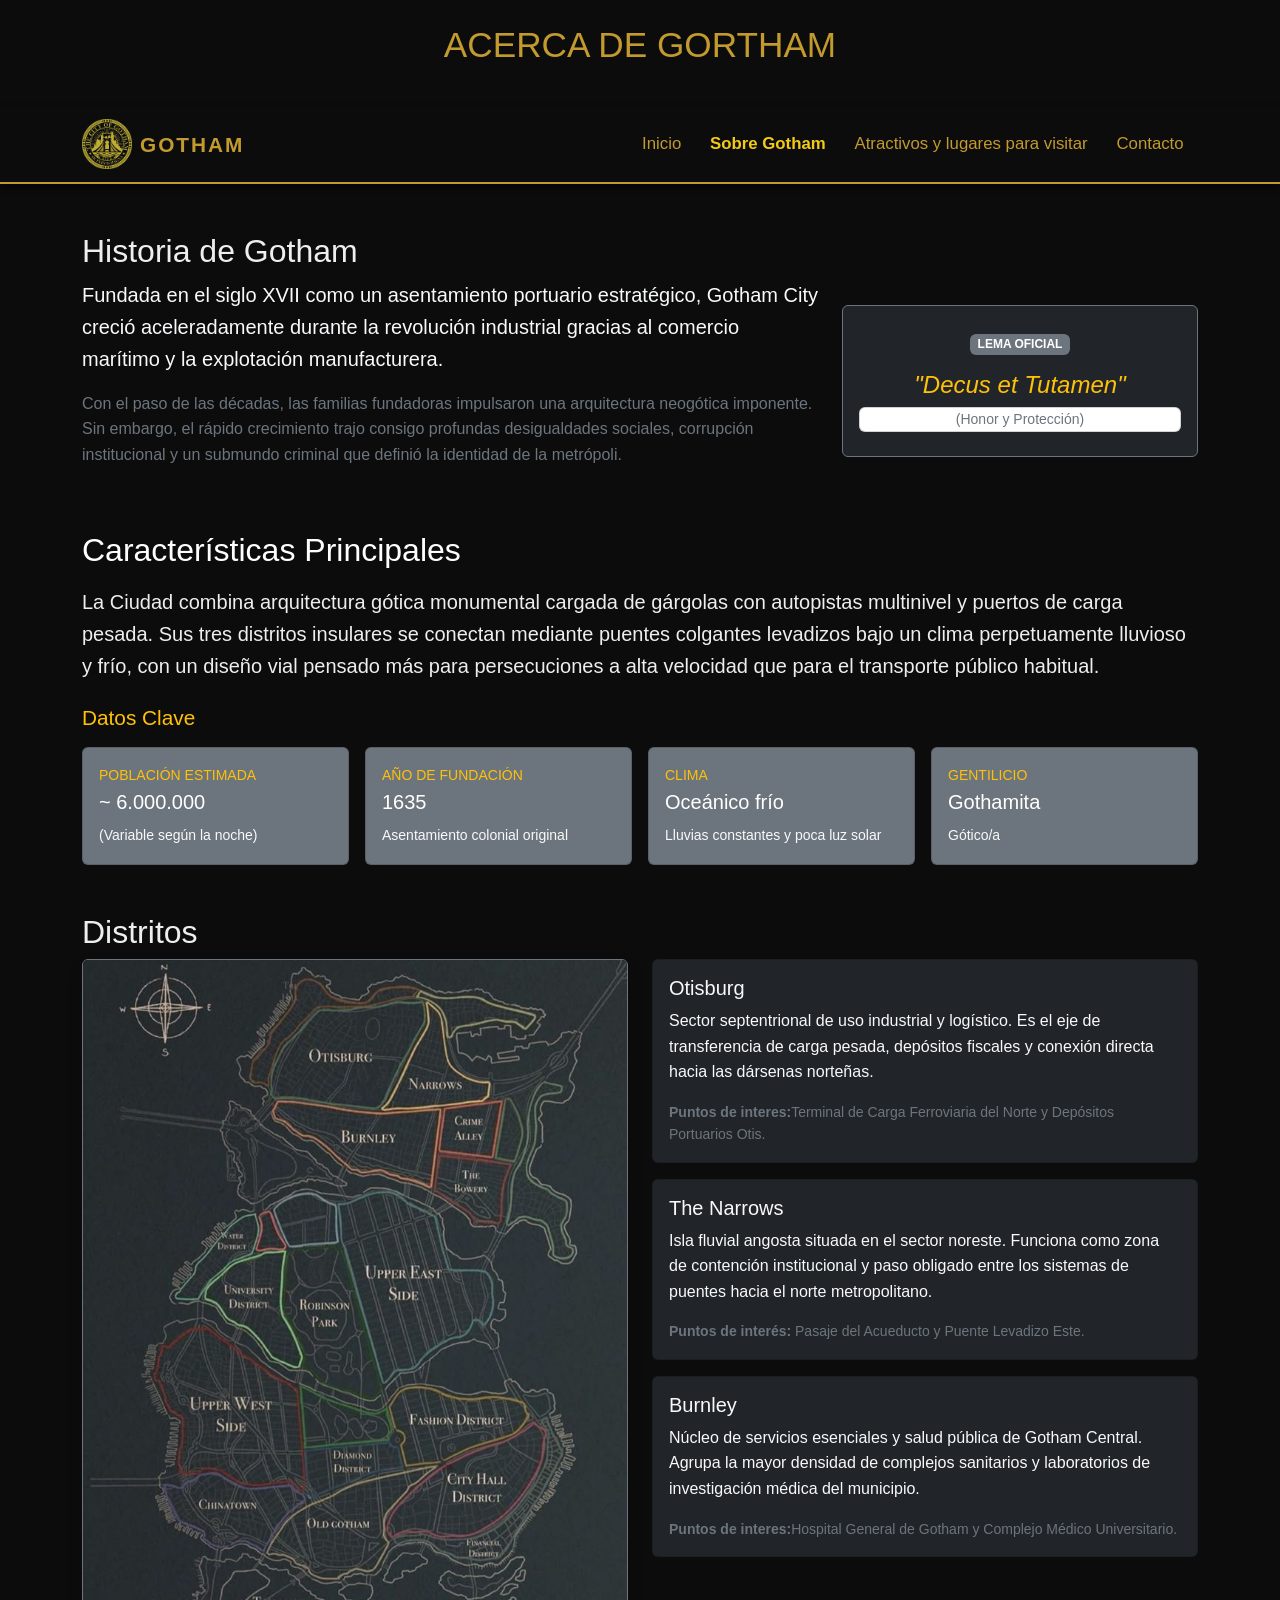
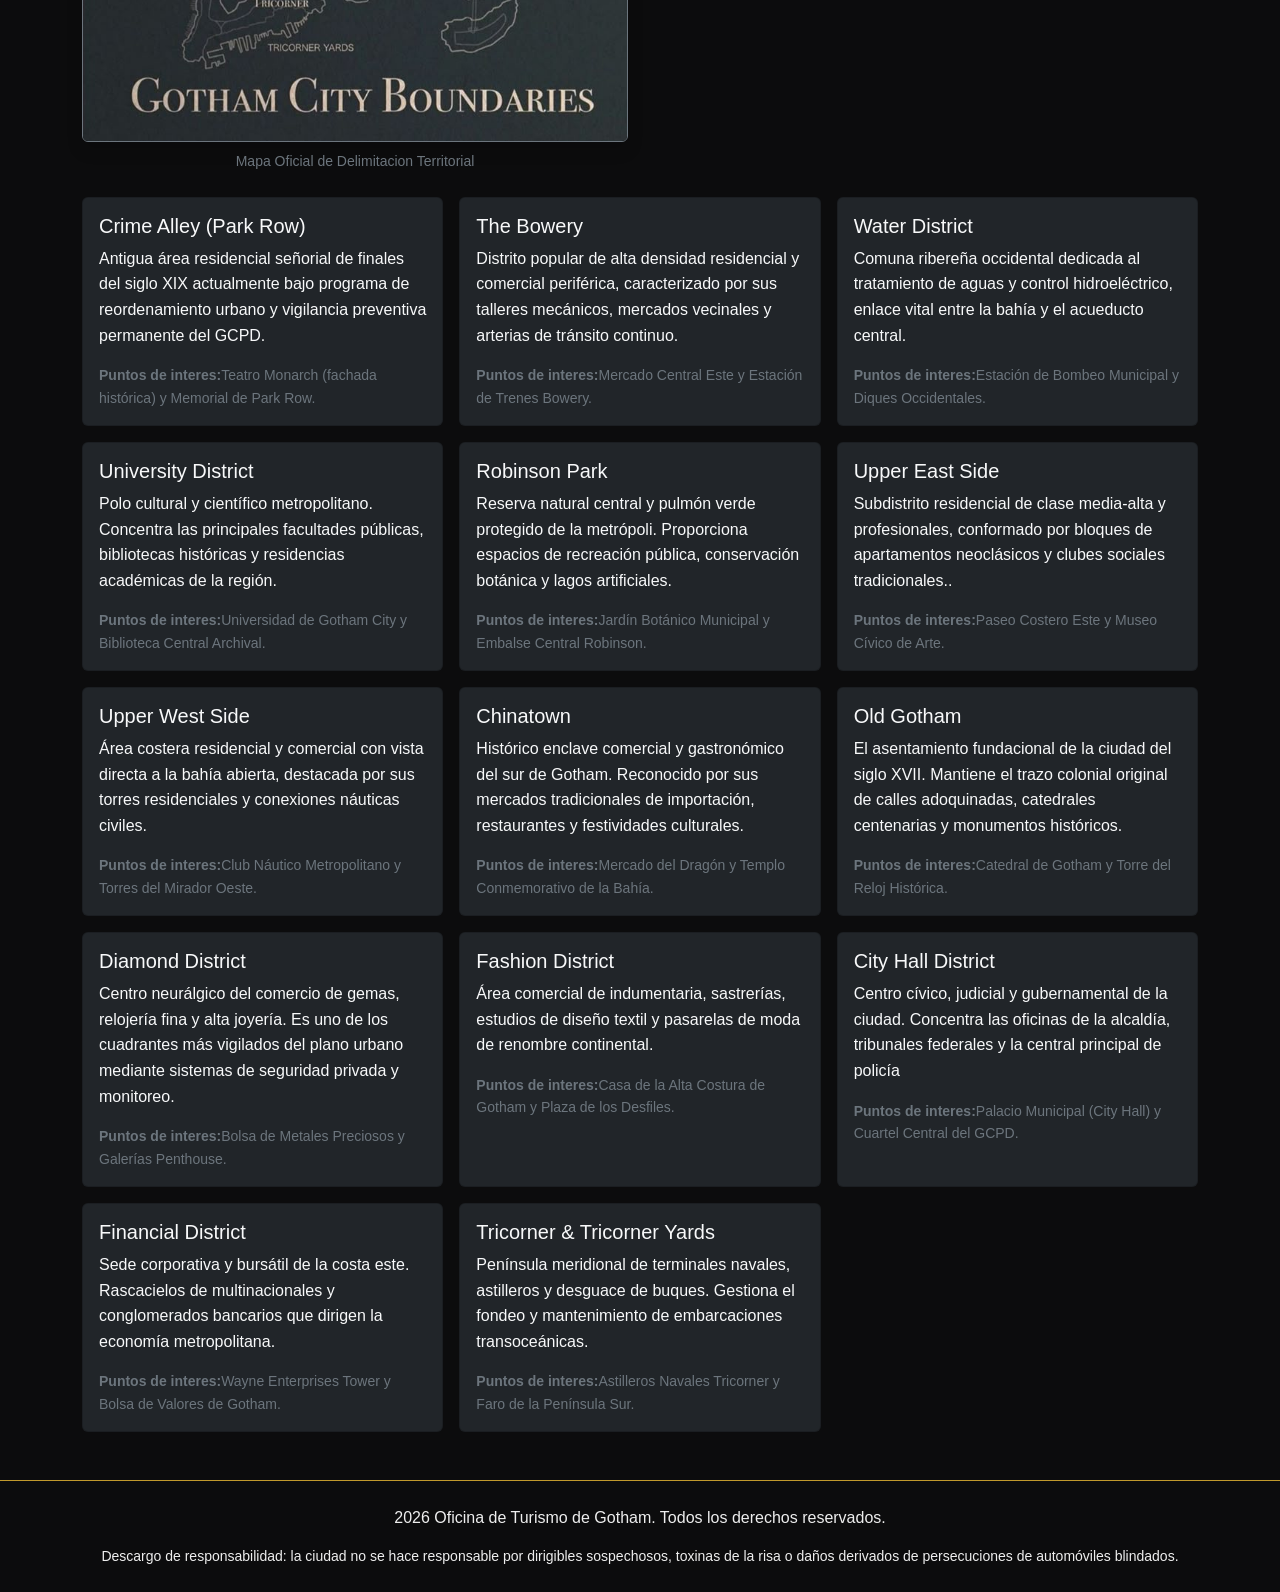
==== ciudad.html @ 08332433 "feat:Agregue buscador en la seccion de lugares que filtra en base a lugares y agregue el archivo mai" ====
<!DOCTYPE html>
<html lang="es">
<head>
    <meta charset="UTF-8">
    <meta name="viewport" content="width=device-width, initial-scale=1.0">

    <title>Gotham - Historia y Caracteristicas</title>

    <link href="https://cdn.jsdelivr.net/npm/bootstrap@5.3.8/dist/css/bootstrap.min.css" rel="stylesheet">
    <link rel="stylesheet" href="CSS/estilos.css">

</head>

<body>
    <header class="encabezado">
        <div class="container py-4">
            <h1 class="titulo-principal">Acerca de Gortham</h1>
        </div> 
    </header>
    
    <nav class="navbar navbar-expand-lg  navbar-dark navegacion "
            aria-label="Navegación principal">

        <div class="container">

            <a class="navbar-brand d-flex align-items-center gap-2 " href="Index.html">
                <img src="img/lugares/logo.png"
                        alt="Logo de Gotham"
                        width="50"
                        height="50">
                <span class="nombre-sitio">GOTHAM</span>
            </a>

            <button class="navbar-toggler"
                    type="button"
                    data-bs-toggle="collapse"
                    data-bs-target="#menuPrincipal"
                    aria-controls="menuPrincipal"
                    aria-expanded="false"
                    aria-label="Abrir o cerrar el menú">

                <span class="navbar-toggler-icon"></span>

            </button>

            <div class="collapse navbar-collapse"
                id="menuPrincipal">

                <ul class="navbar-nav ms-auto">

                    <li class="nav-item">
                        <a class="nav-link menu-enlace" href="Index.html">Inicio</a>
                    </li>

                    <li class="nav-item"> 
                        <a class="nav-link menu-enlace active"href="Ciudad.html">Sobre Gotham</a>
                    </li>

                    <li class="nav-item">
                        <a class="nav-link menu-enlace "href="Lugares.html" aria-current="page">Atractivos y lugares para visitar</a>
                    </li>

                    <li class="nav-item">
                        <a class="nav-link menu-enlace"href="Contacto.html">Contacto</a>
                    </li>
                </ul>
            </div>
        </div>
    </nav>


    <main>
        
        <section class="container my-5">
            <h2>Historia de Gotham</h2> 

            <div class="row align-items-center g-4">
                
                <div class="col-12 col-md-8">
                    <p class="lead text-light">Fundada en el siglo XVII como un asentamiento portuario estratégico, Gotham City creció aceleradamente durante la revolución industrial gracias al comercio marítimo y la explotación manufacturera.</p>
                    <p class="text-secondary">Con el paso de las décadas, las familias fundadoras impulsaron una arquitectura neogótica imponente. Sin embargo, el rápido crecimiento trajo consigo profundas desigualdades sociales, corrupción institucional y un submundo criminal que definió la identidad de la metrópoli.</p> 
                </div>

                <div class="col-12 col-md-4">
                    <div class="card bg-dark border border-secondary "> 
                        <div class="card-body text-center py-4">
                            <span class="badge bg-secondary mb-2 text-uppercase">Lema Oficial</span>
                            <h4 class="card-title text-warning fst-italic my-2">"Decus et Tutamen"</h4>
                            <p class="card text-secondary small mb-0">(Honor y Protección)</p>
                        </div>
                    </div>
                </div>
            </div>
        </section>

        <section class="container my-5">
            <h2 class="text-white mb-3">Características Principales</h2>
            <p class="lead mb-4">
                La Ciudad combina arquitectura gótica monumental cargada de gárgolas con autopistas multinivel y puertos de carga pesada. Sus tres distritos insulares se conectan mediante puentes colgantes levadizos bajo un clima perpetuamente lluvioso y frío, con un diseño vial pensado más para persecuciones a alta velocidad que para el transporte público habitual.
            </p>

            <h3 class="text-warning mb-3">Datos Clave</h3>
            
            <div class="row row-cols-1 row-cols-md-2 row-cols-lg-4 g-3">
                
                <div class="col">
                    <div class="card h-100 bg-secondary text-white">
                        <div class="card-body">
                            <small class="text-warning text-uppercase d-block mb-1">Población Estimada</small>
                            <h5>~ 6.000.000</h5>
                            <small class="text-light">(Variable según la noche)</small>
                        </div>
                    </div>
                </div>
            
                <div class="col">
                    <div class="card h-100 bg-secondary text-white">
                        <div class="card-body">
                            <small class="text-warning text-uppercase d-block mb-1">Año de Fundación</small>
                            <h5>1635</h5>
                            <small class="text-light">Asentamiento colonial original</small>
                        </div>
                    </div>
                </div> 
                <div class="col">
                    <div class="card h-100 bg-secondary text-white">
                        <div class="card-body">
                            <small class="text-warning text-uppercase d-block mb-1">Clima</small>
                            <h5>Oceánico frío</h5>
                            <small class="text-light">Lluvias constantes y poca luz solar</small>
                        </div>
                    </div>
                </div> 
                <div class="col">
                    <div class="card h-100 bg-secondary text-white">
                        <div class="card-body">
                            <small class="text-warning text-uppercase d-block mb-1">Gentilicio</small>
                            <h5>Gothamita</h5>
                            <small class="text-light">Gótico/a</small>
                        </div>
                    </div>
                </div>         
            </div>
        </section>


        <section class="container my-5">
            <h2>Distritos</h2>

            <div class="row align-items-start mb-4">

                <div class="col-12 col-md-6 mb-3 mb-md-0">
                    <img src="img/lugares/Mapa.jpg" 
                    class="img-fluid rounded border border-secondary shadow" 
                    alt="Mapa de Gotham">
                    <small class="d-block text-secondary text-center mt-2">
                    Mapa Oficial de Delimitacion Territorial</small>
                </div>

                
                <div class="col-12 col-md-6">
                        
                    
                    <div class="card mb-3 bg-dark text-light ">
                        <div class="card-body">
                            <h5 class="card-text">Otisburg</h5>
                            <p class="card-text">Sector septentrional de uso industrial y logístico. Es el eje de transferencia de carga pesada, depósitos fiscales y conexión directa hacia las dársenas norteñas.</p>
                            <small class="text-secondary d-block">
                                <strong>Puntos de interes:</strong>Terminal de Carga Ferroviaria del Norte y Depósitos Portuarios Otis.
                            </small>
                        </div>
                    </div>
                
                    
                    <div class="card mb-3 bg-dark text-light border-secundary">
                        <div class="card-body">
                            <h5 class="card-text">The Narrows</h5>
                            <p class="card-text">Isla fluvial angosta situada en el sector noreste. Funciona como zona de contención institucional y paso obligado entre los sistemas de puentes hacia el norte metropolitano.</p>
                            <small class="text-secondary d-block">
                                <strong>Puntos de interés:</strong> Pasaje del Acueducto y Puente Levadizo Este.
                            </small>
                        </div>
                    </div>
            

                    
                    <div class="card mb-3 bg-dark text-light border-secundary">
                        <div class="card-body">
                            <h5 class="card-text">Burnley</h5>
                            <p class="card-text">Núcleo de servicios esenciales y salud pública de Gotham Central. Agrupa la mayor densidad de complejos sanitarios y laboratorios de investigación médica del municipio.</p>
                            <small class="text-secondary d-block">
                                <strong>Puntos de interes:</strong>Hospital General de Gotham y Complejo Médico Universitario.
                            </small>
                        </div>
                    </div>
                </div>
            </div>
            <div class="row row-cols-1 row-cols-md-2 row-cols-lg-3 g-3">
                
                <div class="col">
                    <div class="card h-100 bg-dark text-light border-secundary">
                        <div class="card-body">
                            <h5 class="card-text">Crime Alley (Park Row)</h5>
                            <p class="card-text">Antigua área residencial señorial de finales del siglo XIX actualmente bajo programa de reordenamiento urbano y vigilancia preventiva permanente del GCPD.</p>
                            <small class="text-secondary d-block">
                                <strong>Puntos de interes:</strong>Teatro Monarch (fachada histórica) y Memorial de Park Row.
                            </small>
                        </div>
                    </div>
                </div>
                <div class="col">
                    <div class="card h-100 bg-dark text-light border-secundary">
                        <div class="card-body">
                            <h5 class="card-text">The Bowery</h5>
                            <p class="card-text">Distrito popular de alta densidad residencial y comercial periférica, caracterizado por sus talleres mecánicos, mercados vecinales y arterias de tránsito continuo.</p>
                            <small class="text-secondary d-block">
                                <strong>Puntos de interes:</strong>Mercado Central Este y Estación de Trenes Bowery.
                            </small>
                        </div>
                    </div>
                </div>
                <div class="col">
                    <div class="card h-100 bg-dark text-light border-secundary">
                        <div class="card-body">
                            <h5 class="card-text">Water District</h5>
                            <p class="card-text">Comuna ribereña occidental dedicada al tratamiento de aguas y control hidroeléctrico, enlace vital entre la bahía y el acueducto central.</p>
                            <small class="text-secondary d-block">
                                <strong>Puntos de interes:</strong>Estación de Bombeo Municipal y Diques Occidentales.
                            </small>
                        </div>
                    </div>
                </div>
                <div class="col">
                    <div class="card h-100 bg-dark text-light border-secundary">
                        <div class="card-body">
                            <h5 class="card-text">University District</h5>
                            <p class="card-text">Polo cultural y científico metropolitano. Concentra las principales facultades públicas, bibliotecas históricas y residencias académicas de la región.</p>
                            <small class="text-secondary d-block">
                                <strong>Puntos de interes:</strong>Universidad de Gotham City y Biblioteca Central Archival.
                            </small>
                        </div>
                    </div>
                </div>
                <div class="col">
                    <div class="card h-100 bg-dark text-light border-secundary">
                        <div class="card-body">
                            <h5 class="card-text">Robinson Park</h5>
                            <p class="card-text">Reserva natural central y pulmón verde protegido de la metrópoli. Proporciona espacios de recreación pública, conservación botánica y lagos artificiales.</p>
                            <small class="text-secondary d-block">
                                <strong>Puntos de interes:</strong>Jardín Botánico Municipal y Embalse Central Robinson.
                            </small>
                        </div>
                    </div>
                </div>
                <div class="col">
                    <div class="card h-100 bg-dark text-light border-secundary">
                        <div class="card-body">
                            <h5 class="card-text">Upper East Side</h5>
                            <p class="card-text">Subdistrito residencial de clase media-alta y profesionales, conformado por bloques de apartamentos neoclásicos y clubes sociales tradicionales..</p>
                            <small class="text-secondary d-block">
                                <strong>Puntos de interes:</strong>Paseo Costero Este y Museo Cívico de Arte.
                            </small>
                        </div>
                    </div>
                </div>
                <div class="col">
                    <div class="card h-100 bg-dark text-light border-secundary">
                        <div class="card-body">
                            <h5 class="card-text">Upper West Side</h5>
                            <p class="card-text">Área costera residencial y comercial con vista directa a la bahía abierta, destacada por sus torres residenciales y conexiones náuticas civiles.</p>
                            <small class="text-secondary d-block">
                                <strong>Puntos de interes:</strong>Club Náutico Metropolitano y Torres del Mirador Oeste.
                            </small>
                        </div>
                    </div>
                </div>
                <div class="col">
                    <div class="card h-100 bg-dark text-light border-secundary">
                        <div class="card-body">
                            <h5 class="card-text">Chinatown</h5>
                            <p class="card-text">Histórico enclave comercial y gastronómico del sur de Gotham. Reconocido por sus mercados tradicionales de importación, restaurantes y festividades culturales.</p>
                            <small class="text-secondary d-block">
                                <strong>Puntos de interes:</strong>Mercado del Dragón y Templo Conmemorativo de la Bahía.
                            </small>
                        </div>
                    </div>
                </div>
                <div class="col">
                    <div class="card h-100 bg-dark text-light border-secundary">
                        <div class="card-body">
                            <h5 class="card-text">Old Gotham</h5>
                            <p class="card-text">El asentamiento fundacional de la ciudad del siglo XVII. Mantiene el trazo colonial original de calles adoquinadas, catedrales centenarias y monumentos históricos.</p>
                            <small class="text-secondary d-block">
                                <strong>Puntos de interes:</strong>Catedral de Gotham y Torre del Reloj Histórica.
                            </small>
                        </div>
                    </div>
                </div>
                <div class="col">
                    <div class="card h-100 bg-dark text-light border-secundary">
                        <div class="card-body">
                            <h5 class="card-text">Diamond District</h5>
                            <p class="card-text">Centro neurálgico del comercio de gemas, relojería fina y alta joyería. Es uno de los cuadrantes más vigilados del plano urbano mediante sistemas de seguridad privada y monitoreo.</p>
                            <small class="text-secondary d-block">
                                <strong>Puntos de interes:</strong>Bolsa de Metales Preciosos y Galerías Penthouse.
                            </small>
                        </div>
                    </div>
                </div>
                <div class="col">
                    <div class="card h-100 bg-dark text-light border-secundary">
                        <div class="card-body">
                            <h5 class="card-text">Fashion District</h5>
                            <p class="card-text">Área comercial de indumentaria, sastrerías, estudios de diseño textil y pasarelas de moda de renombre continental.</p>
                            <small class="text-secondary d-block">
                                <strong>Puntos de interes:</strong>Casa de la Alta Costura de Gotham y Plaza de los Desfiles.
                            </small>
                        </div>
                    </div>
                </div>
                <div class="col">
                    <div class="card h-100 bg-dark text-light border-secundary">
                        <div class="card-body">
                            <h5 class="card-text">City Hall District</h5>
                            <p class="card-text">Centro cívico, judicial y gubernamental de la ciudad. Concentra las oficinas de la alcaldía, tribunales federales y la central principal de policía</p>
                            <small class="text-secondary d-block">
                                <strong>Puntos de interes:</strong>Palacio Municipal (City Hall) y Cuartel Central del GCPD.
                            </small>
                        </div>
                    </div>
                </div>
                <div class="col">
                    <div class="card h-100 bg-dark text-light border-secundary">
                        <div class="card-body">
                            <h5 class="card-text">Financial District</h5>
                            <p class="card-text">Sede corporativa y bursátil de la costa este. Rascacielos de multinacionales y conglomerados bancarios que dirigen la economía metropolitana.</p>
                            <small class="text-secondary d-block">
                                <strong>Puntos de interes:</strong>Wayne Enterprises Tower y Bolsa de Valores de Gotham.
                            </small>
                        </div>
                    </div>
                </div>
                <div class="col">
                    <div class="card h-100 bg-dark text-light border-secundary">
                        <div class="card-body">        
                            <h5 class="card-text">Tricorner & Tricorner Yards</h5>
                            <p class="card-text">Península meridional de terminales navales, astilleros y desguace de buques. Gestiona el fondeo y mantenimiento de embarcaciones transoceánicas.</p>
                            <small class="text-secondary d-block">
                                <strong>Puntos de interes:</strong>Astilleros Navales Tricorner y Faro de la Península Sur.
                            </small>
                        </div>
                    </div>
                </div>  
            </div>
        </section>

    </main>
    <footer class="pie-pagina">
        <div class="container pie-contenido">
            <p>
                2026 Oficina de Turismo de Gotham.
                Todos los derechos reservados.
            </p>

            <p>
                <small>
                    Descargo de responsabilidad: la ciudad no se hace
                    responsable por dirigibles sospechosos, toxinas de la
                    risa o daños derivados de persecuciones de automóviles
                    blindados.
                </small>
            </p>
        </div>
    </footer>
   
</body>
</html>
---- CSS/estilos.css ----
/* =========================
   VARIABLES Y PALETA DE COLORES
   ========================= */

:root {
    --color-primario: #1e1e69;
    --color-secundario: #0c0c0d;
    --color-acento: #c29a2d;
    --color-texto: #eeeeee;

    /*
       Color de prueba: se había considerado cambiar el color
       acento (#b2b436) por uno un poquito más brillante (#c29a2d).
       Se conserva el dorado actual de la paleta.
    */

    --color-pru1: #f3ca15;
    --color-pru2: #cf9d40;
    --color-pru3: #966c1d;

    --fuente: "Inter", Arial, sans-serif;

    /*
       Las imágenes antes tenían un ancho de 40rem y un alto
       de 22rem. Ahora el ancho se adapta a cada tarjeta para
       que las imágenes no desborden en pantallas pequeñas.
    */

    --ancho-imagen: 100%;
    --alto-imagen: 14rem;
    --radio-imagen: 10px;
}


/* =========================
   CONFIGURACIÓN GENERAL
   ========================= */

* {
    box-sizing: border-box;
}

body {
    font-family: var(--fuente);
    background-color: var(--color-secundario);
    color: var(--color-texto);

    font-size: 1rem;
    line-height: 1.6;
    margin: 0;
}



/* =========================
   ENCABEZADO Y TÍTULOS
   ========================= */

header {
    background-color: var(--color-secundario);
    padding-bottom: 1rem;
}

.encabezado {
    background-color: var(--color-secundario);
}

/*
   El contenedor del encabezado organiza el título, el subtítulo
   y el menú de navegación en una columna mediante Flexbox.
*/

.encabezado > .container {
    display: flex;
    flex-direction: column;
    gap: 1.5rem;
}

h1 {
    font-size: 2.2rem;
    color: var(--color-acento);
    text-transform: uppercase;
}

.titulo-principal {
    margin: 0;
    text-align: center;
    color: var(--color-acento);
}

.subtitulo-principal {
    margin: 0;
    text-align: center;
    color: var(--color-texto);
}


/* =========================
   MENÚ DE NAVEGACIÓN BOOTSTRAP
   ========================= */

.navegacion {
    position: sticky;
    top: 0;
    z-index: 1000;

    background-color: var(--color-secundario);
    border-bottom: 2px solid var(--color-acento);

    padding: 0.5rem 0;

    box-shadow: 0 4px 6px rgba(0, 0, 0, 0.6);
}

/*Logo y nombre dela pagina */

.navbar-brand {
    color: var(--color-acento);
    font-weight: bold;
    letter-spacing: 2px;
    font-size: 1.3rem;
}

.navbar-brand:hover {
    color: var(--color-pru1);
}

.navbar-brand img {
    object-fit: contain;
}

/* Enlaces del menú */

.menu-enlace {
    color: var(--color-acento) !important;
    font-size: 1.05rem;
    padding: 0.7rem 0.9rem !important;
    border-radius: 0.4rem;

    transition: background-color 0.2s, color 0.2s;
}

/*Hovwer */

.menu-enlace:hover,
.menu-enlace:focus-visible {
    color: var(--color-texto) !important;
    background-color: var(--color-primario);
}

/*Página actual*/

.menu-enlace.active {
    color: var(--color-pru1) !important;
    font-weight: bold;
}

/* Funcionalidad hamburguesa */

.navbar-toggler {
    border: 1px solid var(--color-acento);
}

.navbar-toggler:focus {
    box-shadow: 0 0 0 0.2rem rgba(194, 154, 45, 0.3);
}



/* =========================
   SECCIÓN DE LUGARES
   ========================= */

/*
   Se conserva la idea de organizar los lugares como una grilla.
   En este caso se usa Flexbox con flex-wrap, como solicita
   la consigna del trabajo práctico.
*/

.titulo-seccion {
    font-size: 1.6rem;
    color: var(--color-pru3);
    text-transform: uppercase;

    margin: 0 0 1.5rem;
    padding-bottom: 0.5rem;
    text-align: center;
}

.lugares-grid {
    display: flex;
    flex-wrap: wrap;
    justify-content: center;
    align-items: flex-start;
    gap: 1.5rem;
}


/* =========================
   TARJETAS DE LOS DESTINOS
   ========================= */

.lugar-card {
    /*
       flex-grow: 1
       Permite que la tarjeta crezca para ocupar espacio disponible.

       flex-shrink: 1
       Permite que la tarjeta se reduzca si hace falta.

       flex-basis: 260px
       Define el tamaño base de cada tarjeta.
    */

    flex: 1 1 260px;

    max-width: 400px;
    min-width: 0;

    background-color: #1b1b24;
    color: var(--color-texto);

    border: 1px solid #353541;
    border-radius: var(--radio-imagen);
    overflow: hidden;
}


/*
   Antes se había utilizado section h3 para definir el color
   de los títulos. Ahora se aplican clases específicas para
   controlar mejor la jerarquía visual.
*/

h3 {
    font-size: 1.3rem;
    color: var(--color-pru2);
    margin: 1rem 0;
}

.lugar-card .card-title {
    font-size: 1.3rem;
    color: var(--color-pru2);
    margin: 0;
}


/* Todas las imágenes de las tarjetas mantienen el mismo alto
   y ancho adaptable, sin deformarse. */

.lugar-card .card-img-top {
    display: block;
    width: var(--ancho-imagen);
    height: var(--alto-imagen);
    object-fit: cover;
}

.lugar-card .card-body {
    display: flex;
    flex-direction: column;
    gap: 0.9rem;
}

.lugar-card .card-text {
    margin: 0;
}

/* =========================
   TARJETAS DESPLEGABLES
   ========================= */

.introduccion-lugares {
    max-width: 750px;
    margin: 0 auto 2rem;
    text-align: center;
}

.lugar-detalles {
    width: 100%;
}

.lugar-detalles summary {
    color: var(--color-acento);
    font-weight: 600;
    cursor: pointer;
    padding: 0.5rem 0;
}

.lugar-detalles summary:hover,
.lugar-detalles summary:focus-visible {
    color: var(--color-pru1);
}

.detalle-contenido {
    display: flex;
    flex-direction: column;
    gap: 0.9rem;
}

.detalle-contenido p {
    margin: 0;
}


/* =========================
   BUSCADOR DE LUGARES
   ========================= */

.buscador-lugares {
    max-width: 650px;
    margin: 0 auto 2rem;
}

.buscador-lugares label {
    color: var(--color-acento);
    font-weight: 600;
}

.buscador-lugares input {
    background-color: #1b1b24;
    color: var(--color-texto);
    border: 1px solid var(--color-acento);
    padding: 0.8rem;
}

.buscador-lugares{
    background-color: #0c0c0d;
    color: var(--color-texto);
    border-color: var(--color-pru1);
}

.buscador-lugares input::placeholder {
    color: #9999a3;
}

#sinResultados {
    color: var(--color-pru1);
    text-align: center;
}



/* =========================
   IMÁGENES GENERALES
   ========================= */

/*
   Las imágenes dentro de las secciones se adaptan al ancho
   disponible. Se utiliza height: auto para evitar deformaciones.
*/

section img {
    width: 100%;
    height: auto;
}


/* =========================
   ESTILOS INDEPENDIENTES DE CONTACTO
   DIRECCIONES
   ========================= */

#direcciones {
    background-color: #121214;
    border-radius: 10px;
    padding: 4.5rem 2.5rem; 
}

#direcciones h2 {
    color: #f3cf06;
    font-size: 1.8rem;
    margin-bottom: 2rem;
}

#direcciones h3 {
    color: #caa708;
    font-size: 1.2rem;
    margin-bottom: 50px;
}

#direcciones hr {
    width: 45px;
    border: 2px solid var(--color-acento);
    opacity: 1;
    margin: 0.5rem 0 1.2rem 0;
}

#direcciones p {
    color: #7a7a7e;
    font-size: 0.95rem;
    margin-bottom: 0.6rem;
}

#direcciones a {
    color: #7a7a7e;
    text-decoration: none;
}

#direcciones a:hover {
    color: var(--color-acento);
    text-decoration: underline;
}


/* =========================
   BANNER CON EFECTO PARALLAX
   ========================= */

.banner-parallax {
    width: 100%;
    height: 400px;

    background-image: url('../img/lugares/gotham1.jpg');
    background-size: cover;
    background-position: center;
    background-repeat: no-repeat;
    background-attachment: fixed;

    border-bottom: 2px solid var(--color-acento);
}

.banner-parallax1 {
    width: 100%;
    height: 400px;

    background-image: url('../img/lugares/gotham4.jpg');
    background-size: cover;
    background-position: center;
    background-repeat: no-repeat;
    background-attachment: fixed;

    border-bottom: 2px solid var(--color-acento);
}

.banner-parallax2 {
    width: 100%;
    height: 400px;

    background-image: url('../img/lugares/gotham3.jpg');
    background-size: cover;
    background-position: center;
    background-repeat: no-repeat;
    background-attachment: fixed;

    border-bottom: 2px solid var(--color-acento);
}

.banner-parallax3 {
    width: 100%;
    height: 400px;

    background-image: url('../img/lugares/gotham2.jpg');
    background-size: cover;
    background-position: center;
    background-repeat: no-repeat;
    background-attachment: fixed;

    border-bottom: 2px solid var(--color-acento);
}

/* =========================
   AVISO DESTACADO
   ========================= */

aside.aside-personalizado {
    position: relative; /* Propiedad de posicionamiento requerida */

    background-color: #1b1b24;
    border: 1px solid #353541;
    border-left: 5px solid var(--color-acento);

    box-shadow: 0 0.5rem 1rem rgba(0, 0, 0, 0.4);
}

aside.aside-personalizado h2 {
    font-size: 1.4rem;
    color: var(--color-pru1);
    margin-bottom: 0.75rem;
    text-transform: uppercase;
}

aside.aside-personalizado p {
    color: var(--color-texto);
    margin: 0;
}


/* =========================
   PIE DE PÁGINA
   ========================= */

footer {
    background-color: var(--color-secundario);
    color: var(--color-texto);

    padding: 0.5rem;
    text-align: center;

    border-top: 1px solid var(--color-acento);
}

.pie-pagina {
    padding: 1.5rem 0;
}

.pie-contenido {
    display: flex;
    flex-direction: column;
    align-items: center;
    gap: 0.75rem;
    text-align: center;
}

.pie-contenido p {
    margin: 0;
}


/* =========================
   AJUSTES PARA PANTALLAS PEQUEÑAS
   ========================= */

@media (max-width: 576px) {

    .titulo-principal {
        font-size: 1.5rem;
    }

    .menu-navegacion {
        flex-direction: column;
        align-items: stretch;
    }

    .menu-enlace {
        text-align: center;
    }

}

.sin-puntas {
    border-radius: 15px;
  }

/* =========================
   BUZÓN DE DENUNCIAS (CONTACTO)
   ========================= */

#denuncias {
    max-width: 800px;
    margin: 3rem auto;       
    background-color: #151615;
    border: 1px solid #ecad00;  
    border-radius: 30px;
    padding: 4.5rem;
    box-shadow: 0 10px 30px rgba(136, 87, 13, 0.5);
}

#denuncias h2 {
    color: var(--color-acento);
    text-align: center;
    margin-bottom: 0.5rem;
}

#denuncias p {
    text-align: center;
    color: #b0b0ba;
    margin-bottom: 2rem;
}

.grupo-campo {
    margin-bottom: 1.25rem;
}

.grupo-campo label {
    display: block;
    margin-bottom: 0.4rem;
    color: var(--color-texto);
    font-weight: 600;
}

.grupo-campo input,
.grupo-campo select,
.grupo-campo textarea {
    width: 100%;
    padding: 0.75rem;
    background-color: var(--color-secundario);
    color: var(--color-texto);
    border: 1px solid #353541;
    border-radius: 6px;
}

.grupo-campo input:focus,
.grupo-campo select:focus,
.grupo-campo textarea:focus {
    outline: none;
    border-color: var(--color-acento);
}

.boton-denuncia {
    width: 100%;
    background-color: var(--color-acento);
    color: var(--color-secundario);
    font-weight: bold;
    font-size: 1.05rem;
    padding: 0.8rem;
    border: none;
    border-radius: 6px;
    cursor: pointer;
    margin-top: 0.5rem;
    transition: 0.2s;
}

.boton-denuncia:hover {
    background-color: var(--color-pru1);
}

/* =========================
   WAYNE SEGURO ANTE DESTROZOS (CONTACTO)
   ========================= */

#wayne {
    margin: 3rem auto;       
    background-color: #151615;
    border: 1px solid #ecad00;  
    border-radius: 15px;
    padding: 4.5rem;
    box-shadow: 0 10px 30px rgba(136, 87, 13, 0.5);
}

#wayne h2 {
    color: var(--color-acento);
    text-align: center;
    margin-bottom: 0.5rem;
}

.boton-wayne {
    text-align: center;

}

.boton-wayne a {
    color: #ffee00;
    text-decoration: none;
    display: inline-block;
}

.boton-wayne a:hover {
    color: #966c1d;
    text-decoration: underline;
}

/* =========================
   DIRECTORIO DEFENSA Y EMERGENCIAS (CONTACTO)
   ========================= */

#directorio {
    margin: 3rem auto;       
    background-color: #151615;
    border: 1px solid #ecad00;  
    border-radius: 15px;
    padding: 4.5rem;
    box-shadow: 0 10px 30px rgba(136, 87, 13, 0.5);
    } 

#directorio h2 {
    font-size: 2.2rem;
    text-align: center;
    margin-bottom: 0.5rem;
    color: #c4a90f;
}

#directorio p {
    font-size: 1.15rem;
    text-align: center;
    color: #555557;
    margin-bottom: 2.5rem;
}

#directorio table {
    width: 100%;
    border-collapse: collapse;
    font-size: 1.2rem;
}

#directorio th,
#directorio td {
    padding: 1.2rem 1.5rem; 
    text-align: left;     
    border-bottom: 1px solid #353541;
}

#directorio th {
    color: var(--color-pru1);
    font-size: 1.3rem;
    border-bottom: 2px solid var(--color-acento);
}

#directorio a {
    color: var(--color-acento);
    font-weight: bold;
    text-decoration: none;
}

#directorio a:hover {
    color: var(--color-pru1);
    text-decoration: underline;
}
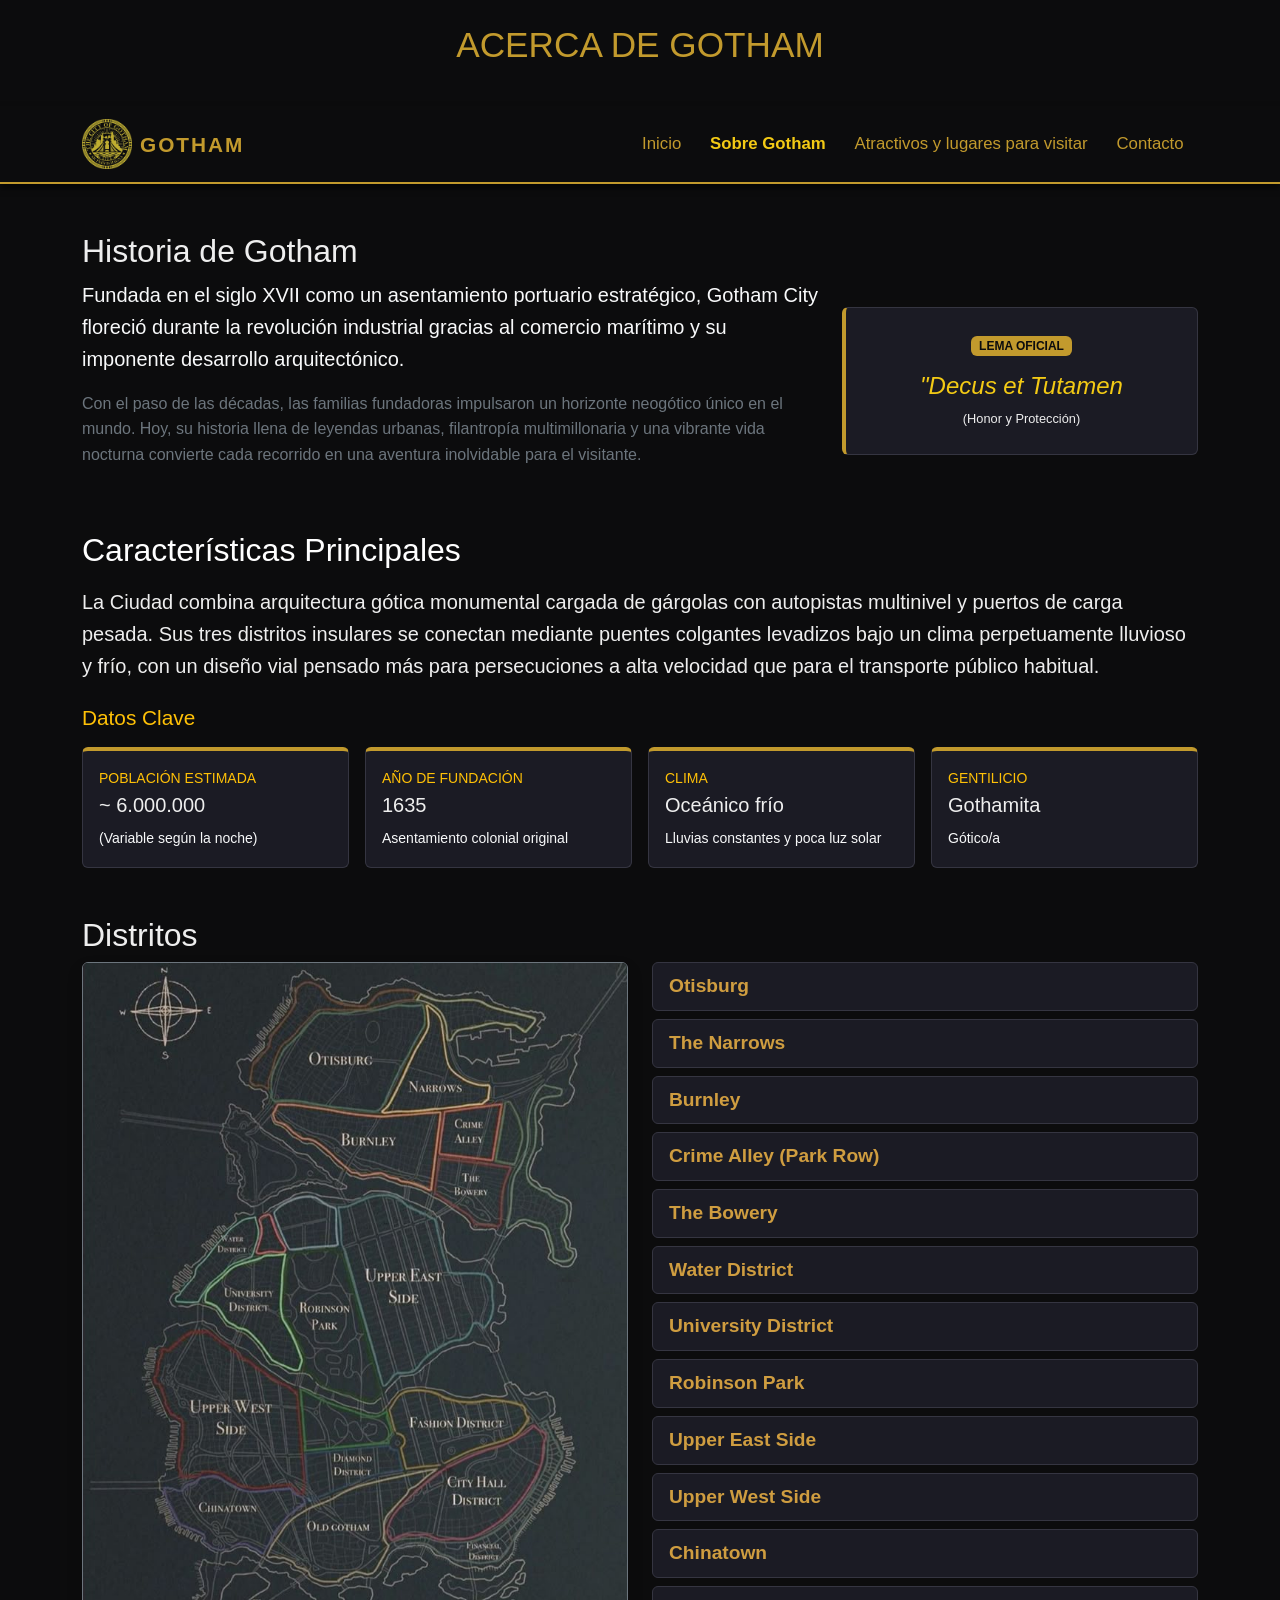
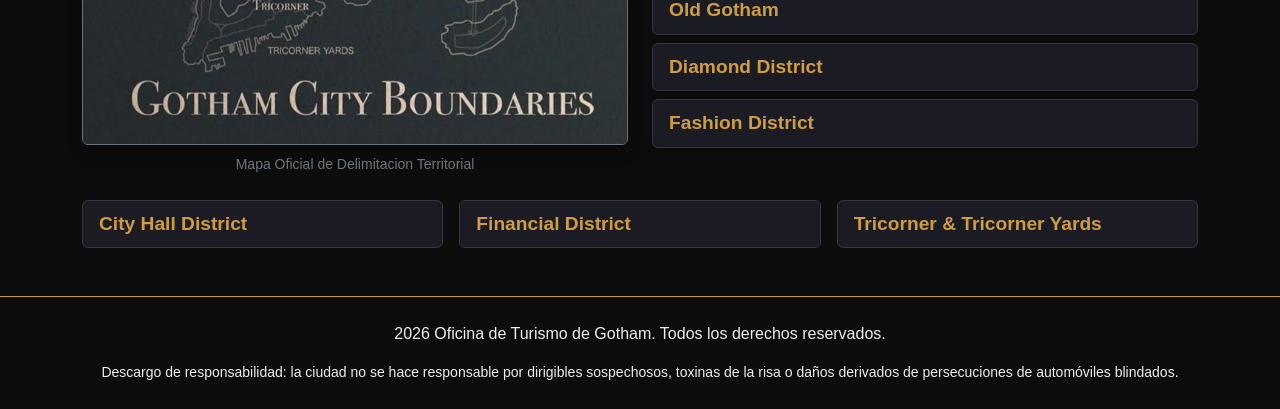
==== commit 31196d41: "feat: rediseño de  cuidad , agregando desplegables en distrito y adaptación de las tarjetas al estil" ====
--- a/ciudad.html
+++ b/ciudad.html
@@ -14,7 +14,7 @@
 <body>
     <header class="encabezado">
         <div class="container py-4">
-            <h1 class="titulo-principal">Acerca de Gortham</h1>
+            <h1 class="titulo-principal">Acerca de Gotham</h1>
         </div> 
     </header>
     
@@ -24,7 +24,7 @@
         <div class="container">
 
             <a class="navbar-brand d-flex align-items-center gap-2 " href="Index.html">
-                <img src="img/lugares/logo.png"
+                <img src="img/Iconos/logo.png"
                         alt="Logo de Gotham"
                         width="50"
                         height="50">
@@ -77,23 +77,23 @@
             <div class="row align-items-center g-4">
                 
                 <div class="col-12 col-md-8">
-                    <p class="lead text-light">Fundada en el siglo XVII como un asentamiento portuario estratégico, Gotham City creció aceleradamente durante la revolución industrial gracias al comercio marítimo y la explotación manufacturera.</p>
-                    <p class="text-secondary">Con el paso de las décadas, las familias fundadoras impulsaron una arquitectura neogótica imponente. Sin embargo, el rápido crecimiento trajo consigo profundas desigualdades sociales, corrupción institucional y un submundo criminal que definió la identidad de la metrópoli.</p> 
+                    <p class="lead text-light">Fundada en el siglo XVII como un asentamiento portuario estratégico, Gotham City floreció durante la revolución industrial gracias al comercio marítimo y su imponente desarrollo arquitectónico.</p>
+                    <p class="text-secondary">Con el paso de las décadas, las familias fundadoras impulsaron un horizonte neogótico único en el mundo. Hoy, su historia llena de leyendas urbanas, filantropía multimillonaria y una vibrante vida nocturna convierte cada recorrido en una aventura inolvidable para el visitante.</p> 
                 </div>
 
                 <div class="col-12 col-md-4">
-                    <div class="card bg-dark border border-secondary "> 
+                    <div class="card tarjeta-lema">
                         <div class="card-body text-center py-4">
-                            <span class="badge bg-secondary mb-2 text-uppercase">Lema Oficial</span>
-                            <h4 class="card-title text-warning fst-italic my-2">"Decus et Tutamen"</h4>
-                            <p class="card text-secondary small mb-0">(Honor y Protección)</p>
+                            <span class="badge">Lema Oficial</span>
+                            <h4>"Decus et Tutamen</h4>
+                            <p>(Honor y Protección)</p>
                         </div>
                     </div>
                 </div>
             </div>
         </section>
 
-        <section class="container my-5">
+        <section id="datos-clave" class="container my-5">
             <h2 class="text-white mb-3">Características Principales</h2>
             <p class="lead mb-4">
                 La Ciudad combina arquitectura gótica monumental cargada de gárgolas con autopistas multinivel y puertos de carga pesada. Sus tres distritos insulares se conectan mediante puentes colgantes levadizos bajo un clima perpetuamente lluvioso y frío, con un diseño vial pensado más para persecuciones a alta velocidad que para el transporte público habitual.
@@ -104,7 +104,7 @@
             <div class="row row-cols-1 row-cols-md-2 row-cols-lg-4 g-3">
                 
                 <div class="col">
-                    <div class="card h-100 bg-secondary text-white">
+                    <div class="card h-100">
                         <div class="card-body">
                             <small class="text-warning text-uppercase d-block mb-1">Población Estimada</small>
                             <h5>~ 6.000.000</h5>
@@ -114,7 +114,7 @@
                 </div>
             
                 <div class="col">
-                    <div class="card h-100 bg-secondary text-white">
+                    <div class="card h-100">
                         <div class="card-body">
                             <small class="text-warning text-uppercase d-block mb-1">Año de Fundación</small>
                             <h5>1635</h5>
@@ -123,7 +123,7 @@
                     </div>
                 </div> 
                 <div class="col">
-                    <div class="card h-100 bg-secondary text-white">
+                    <div class="card h-100">
                         <div class="card-body">
                             <small class="text-warning text-uppercase d-block mb-1">Clima</small>
                             <h5>Oceánico frío</h5>
@@ -132,7 +132,7 @@
                     </div>
                 </div> 
                 <div class="col">
-                    <div class="card h-100 bg-secondary text-white">
+                    <div class="card h-100">
                         <div class="card-body">
                             <small class="text-warning text-uppercase d-block mb-1">Gentilicio</small>
                             <h5>Gothamita</h5>
@@ -144,10 +144,10 @@
         </section>
 
 
-        <section class="container my-5">
+        <section id="distritos" class="container my-5">
             <h2>Distritos</h2>
 
-            <div class="row align-items-start mb-4">
+            <div class="row align-items-start">
 
                 <div class="col-12 col-md-6 mb-3 mb-md-0">
                     <img src="img/lugares/Mapa.jpg" 
@@ -159,200 +159,263 @@
 
                 
                 <div class="col-12 col-md-6">
-                        
-                    
-                    <div class="card mb-3 bg-dark text-light ">
-                        <div class="card-body">
-                            <h5 class="card-text">Otisburg</h5>
-                            <p class="card-text">Sector septentrional de uso industrial y logístico. Es el eje de transferencia de carga pesada, depósitos fiscales y conexión directa hacia las dársenas norteñas.</p>
-                            <small class="text-secondary d-block">
-                                <strong>Puntos de interes:</strong>Terminal de Carga Ferroviaria del Norte y Depósitos Portuarios Otis.
-                            </small>
+                    
+                    <div class="card mb-2">
+                        <div class="card-body py-2 px-3">
+                            <details class="distrito-detalles">
+                                <summary>Otisburg</summary>
+
+                                <div class="distrito-contenido">
+                                    <p class="card-text">Sector septentrional de uso industrial y logístico. Es el eje de transferencia de carga pesada, depósitos fiscales y conexión directa hacia las dársenas norteñas.</p>
+                                    <small class="text-secondary d-block">
+                                        <strong>Puntos de interes:</strong>Terminal de Carga Ferroviaria del Norte y Depósitos Portuarios Otis.
+                                    </small>
+                                </div>
+                            </details>
                         </div>
                     </div>
                 
                     
-                    <div class="card mb-3 bg-dark text-light border-secundary">
-                        <div class="card-body">
-                            <h5 class="card-text">The Narrows</h5>
-                            <p class="card-text">Isla fluvial angosta situada en el sector noreste. Funciona como zona de contención institucional y paso obligado entre los sistemas de puentes hacia el norte metropolitano.</p>
-                            <small class="text-secondary d-block">
-                                <strong>Puntos de interés:</strong> Pasaje del Acueducto y Puente Levadizo Este.
-                            </small>
+                    <div class="card mb-2">
+                        <div class="card-body py-2 px-3">
+                            <details class="distrito-detalles">
+                                <summary>The Narrows</summary>
+
+                                <div class="distrito-contenido">
+                                    <p class="card-text">Isla fluvial angosta situada en el sector noreste. Funciona como zona de contención institucional y paso obligado entre los sistemas de puentes hacia el norte metropolitano.</p>
+                                        <small class="text-secondary d-block">
+                                        <strong>Puntos de interés:</strong> Pasaje del Acueducto y Puente Levadizo Este.
+                                    </small>
+                                </div>
+                            </details>
                         </div>
                     </div>
             
 
                     
-                    <div class="card mb-3 bg-dark text-light border-secundary">
-                        <div class="card-body">
-                            <h5 class="card-text">Burnley</h5>
-                            <p class="card-text">Núcleo de servicios esenciales y salud pública de Gotham Central. Agrupa la mayor densidad de complejos sanitarios y laboratorios de investigación médica del municipio.</p>
-                            <small class="text-secondary d-block">
-                                <strong>Puntos de interes:</strong>Hospital General de Gotham y Complejo Médico Universitario.
-                            </small>
-                        </div>
-                    </div>
-                </div>
+                    <div class="card mb-2">
+                        <div class="card-body py-2 px-3">
+                            <details class="distrito-detalles">
+                                <summary>Burnley</summary>
+                                <div class="distrito-contenido">
+                                    <p class="card-text">Núcleo de servicios esenciales y salud pública de Gotham Central. Agrupa la mayor densidad de complejos sanitarios y laboratorios de investigación médica del municipio.</p>
+                                    <small class="text-secondary d-block">
+                                        <strong>Puntos de interés:</strong> Hospital General de Gotham y Complejo Médico Universitario.
+                                    </small>
+                                </div>
+                            </details>
+                        </div>
+                    </div>
+
+                    <div class="card mb-2">
+                        <div class="card-body py-2 px-3">
+                            <details class="distrito-detalles">
+                                <summary>Crime Alley (Park Row)</summary>
+                                <div class="distrito-contenido">
+                                    <p class="card-text">Antigua área residencial señorial de finales del siglo XIX actualmente bajo programa de reordenamiento urbano y vigilancia preventiva permanente del GCPD.</p>
+                                    <small class="text-secondary d-block">
+                                        <strong>Puntos de interés:</strong> Teatro Monarch (fachada histórica) y Memorial de Park Row.
+                                    </small>
+                                </div>
+                            </details>
+                        </div>
+                    </div>
+                    
+                    <div class="card mb-2">
+                        <div class="card-body py-2 px-3">
+                            <details class="distrito-detalles">
+                                <summary>The Bowery</summary>
+                                <div class="distrito-contenido">
+                                    <p class="card-text">Distrito popular de alta densidad residencial y comercial periférica, caracterizado por sus talleres mecánicos, mercados vecinales y arterias de tránsito continuo.</p>
+                                    <small class="text-secondary d-block">
+                                        <strong>Puntos de interés:</strong> Mercado Central Este y Estación de Trenes Bowery.
+                                    </small>
+                                </div>
+                            </details>
+                        </div>
+                    </div>
+                    
+                   <div class="card mb-2">
+                        <div class="card-body py-2 px-3">
+                            <details class="distrito-detalles">
+                                <summary>Water District</summary>
+                                <div class="distrito-contenido">
+                                    <p class="card-text">Comuna ribereña occidental dedicada al tratamiento de aguas y control hidroeléctrico, enlace vital entre la bahía y el acueducto central.</p>
+                                    <small class="text-secondary d-block">
+                                        <strong>Puntos de interés:</strong> Estación de Bombeo Municipal y Diques Occidentales.
+                                    </small>
+                                </div>
+                            </details>
+                        </div>
+                    </div>
+                    
+                    <div class="card mb-2">
+                        <div class="card-body py-2 px-3">
+                            <details class="distrito-detalles">
+                                <summary>University District</summary>
+                                <div class="distrito-contenido">
+                                    <p class="card-text">Polo cultural y científico metropolitano. Concentra las principales facultades públicas, bibliotecas históricas y residencias académicas de la región.</p>
+                                    <small class="text-secondary d-block">
+                                        <strong>Puntos de interés:</strong> Universidad de Gotham City y Biblioteca Central Archival.
+                                    </small>
+                                </div>
+                            </details>
+                        </div>
+                    </div>
+
+                    <div class="card mb-2">
+                        <div class="card-body py-2 px-3">
+                            <details class="distrito-detalles">
+                                <summary>Robinson Park</summary>
+                                <div class="distrito-contenido">
+                                    <p class="card-text">Reserva natural central y pulmón verde protegido de la metrópoli. Proporciona espacios de recreación pública, conservación botánica y lagos artificiales.</p>
+                                    <small class="text-secondary d-block">
+                                        <strong>Puntos de interés:</strong> Jardín Botánico Municipal y Embalse Central Robinson.
+                                    </small>
+                                </div>
+                            </details>
+                        </div>
+                    </div>
+
+                    <div class="card mb-2">
+                        <div class="card-body py-2 px-3">
+                            <details class="distrito-detalles">
+                                <summary>Upper East Side</summary>
+                                <div class="distrito-contenido">
+                                    <p class="card-text">Subdistrito residencial de clase media-alta y profesionales, conformado por bloques de apartamentos neoclásicos y clubes sociales tradicionales.</p>
+                                    <small class="text-secondary d-block">
+                                        <strong>Puntos de interés:</strong> Paseo Costero Este y Museo Cívico de Arte.
+                                    </small>
+                                </div>
+                            </details>
+                        </div>
+                    </div>
+
+                    <div class="card mb-2">
+                        <div class="card-body py-2 px-3">
+                            <details class="distrito-detalles">
+                                <summary>Upper West Side</summary>
+                                <div class="distrito-contenido">
+                                    <p class="card-text">Área costera residencial y comercial con vista directa a la bahía abierta, destacada por sus torres residenciales y conexiones náuticas civiles.</p>
+                                    <small class="text-secondary d-block">
+                                        <strong>Puntos de interés:</strong> Club Náutico Metropolitano y Torres del Mirador Oeste.
+                                    </small>
+                                </div>
+                            </details>
+                        </div>
+                    </div>
+
+                    <div class="card mb-2">
+                        <div class="card-body py-2 px-3">
+                            <details class="distrito-detalles">
+                                <summary>Chinatown</summary>
+                                <div class="distrito-contenido">
+                                    <p class="card-text">Histórico enclave comercial y gastronómico del sur de Gotham. Reconocido por sus mercados tradicionales de importación, restaurantes y festividades culturales.</p>
+                                    <small class="text-secondary d-block">
+                                        <strong>Puntos de interés:</strong> Mercado del Dragón y Templo Conmemorativo de la Bahía.
+                                    </small>
+                                </div>
+                            </details>
+                        </div>
+                    </div>
+
+                    <div class="card mb-2">
+                        <div class="card-body py-2 px-3">
+                            <details class="distrito-detalles">
+                                <summary>Old Gotham</summary>
+                                <div class="distrito-contenido">
+                                    <p class="card-text">El asentamiento fundacional de la ciudad del siglo XVII. Mantiene el trazo colonial original de calles adoquinadas, catedrales centenarias y monumentos históricos.</p>
+                                    <small class="text-secondary d-block">
+                                        <strong>Puntos de interés:</strong> Catedral de Gotham y Torre del Reloj Histórica.
+                                    </small>
+                                </div>
+                            </details>
+                        </div>
+                    </div>
+
+                    <div class="card mb-2">
+                        <div class="card-body py-2 px-3">
+                            <details class="distrito-detalles">
+                                <summary>Diamond District</summary>
+                                <div class="distrito-contenido">
+                                    <p class="card-text">Centro neurálgico del comercio de gemas, relojería fina y alta joyería. Es uno de los cuadrantes más vigilados del plano urbano mediante sistemas de seguridad privada y monitoreo.</p>
+                                    <small class="text-secondary d-block">
+                                        <strong>Puntos de interés:</strong> Bolsa de Metales Preciosos y Galerías Penthouse.
+                                    </small>
+                                </div>
+                            </details>
+                        </div>
+                    </div>
+
+                    <div class="card mb-2">
+                        <div class="card-body py-2 px-3">
+                            <details class="distrito-detalles">
+                                <summary>Fashion District</summary>
+                                <div class="distrito-contenido">
+                                    <p class="card-text">Área comercial de indumentaria, sastrerías, estudios de diseño textil y pasarelas de moda de renombre continental.</p>
+                                    <small class="text-secondary d-block">
+                                        <strong>Puntos de interés:</strong> Casa de la Alta Costura de Gotham y Plaza de los Desfiles.
+                                    </small>
+                                </div>
+                            </details>
+                        </div>
+                    </div>
+                </div>
+
             </div>
-            <div class="row row-cols-1 row-cols-md-2 row-cols-lg-3 g-3">
-                
-                <div class="col">
-                    <div class="card h-100 bg-dark text-light border-secundary">
-                        <div class="card-body">
-                            <h5 class="card-text">Crime Alley (Park Row)</h5>
-                            <p class="card-text">Antigua área residencial señorial de finales del siglo XIX actualmente bajo programa de reordenamiento urbano y vigilancia preventiva permanente del GCPD.</p>
-                            <small class="text-secondary d-block">
-                                <strong>Puntos de interes:</strong>Teatro Monarch (fachada histórica) y Memorial de Park Row.
-                            </small>
-                        </div>
-                    </div>
-                </div>
-                <div class="col">
-                    <div class="card h-100 bg-dark text-light border-secundary">
-                        <div class="card-body">
-                            <h5 class="card-text">The Bowery</h5>
-                            <p class="card-text">Distrito popular de alta densidad residencial y comercial periférica, caracterizado por sus talleres mecánicos, mercados vecinales y arterias de tránsito continuo.</p>
-                            <small class="text-secondary d-block">
-                                <strong>Puntos de interes:</strong>Mercado Central Este y Estación de Trenes Bowery.
-                            </small>
-                        </div>
-                    </div>
-                </div>
-                <div class="col">
-                    <div class="card h-100 bg-dark text-light border-secundary">
-                        <div class="card-body">
-                            <h5 class="card-text">Water District</h5>
-                            <p class="card-text">Comuna ribereña occidental dedicada al tratamiento de aguas y control hidroeléctrico, enlace vital entre la bahía y el acueducto central.</p>
-                            <small class="text-secondary d-block">
-                                <strong>Puntos de interes:</strong>Estación de Bombeo Municipal y Diques Occidentales.
-                            </small>
-                        </div>
-                    </div>
-                </div>
-                <div class="col">
-                    <div class="card h-100 bg-dark text-light border-secundary">
-                        <div class="card-body">
-                            <h5 class="card-text">University District</h5>
-                            <p class="card-text">Polo cultural y científico metropolitano. Concentra las principales facultades públicas, bibliotecas históricas y residencias académicas de la región.</p>
-                            <small class="text-secondary d-block">
-                                <strong>Puntos de interes:</strong>Universidad de Gotham City y Biblioteca Central Archival.
-                            </small>
-                        </div>
-                    </div>
-                </div>
-                <div class="col">
-                    <div class="card h-100 bg-dark text-light border-secundary">
-                        <div class="card-body">
-                            <h5 class="card-text">Robinson Park</h5>
-                            <p class="card-text">Reserva natural central y pulmón verde protegido de la metrópoli. Proporciona espacios de recreación pública, conservación botánica y lagos artificiales.</p>
-                            <small class="text-secondary d-block">
-                                <strong>Puntos de interes:</strong>Jardín Botánico Municipal y Embalse Central Robinson.
-                            </small>
-                        </div>
-                    </div>
-                </div>
-                <div class="col">
-                    <div class="card h-100 bg-dark text-light border-secundary">
-                        <div class="card-body">
-                            <h5 class="card-text">Upper East Side</h5>
-                            <p class="card-text">Subdistrito residencial de clase media-alta y profesionales, conformado por bloques de apartamentos neoclásicos y clubes sociales tradicionales..</p>
-                            <small class="text-secondary d-block">
-                                <strong>Puntos de interes:</strong>Paseo Costero Este y Museo Cívico de Arte.
-                            </small>
-                        </div>
-                    </div>
-                </div>
-                <div class="col">
-                    <div class="card h-100 bg-dark text-light border-secundary">
-                        <div class="card-body">
-                            <h5 class="card-text">Upper West Side</h5>
-                            <p class="card-text">Área costera residencial y comercial con vista directa a la bahía abierta, destacada por sus torres residenciales y conexiones náuticas civiles.</p>
-                            <small class="text-secondary d-block">
-                                <strong>Puntos de interes:</strong>Club Náutico Metropolitano y Torres del Mirador Oeste.
-                            </small>
-                        </div>
-                    </div>
-                </div>
-                <div class="col">
-                    <div class="card h-100 bg-dark text-light border-secundary">
-                        <div class="card-body">
-                            <h5 class="card-text">Chinatown</h5>
-                            <p class="card-text">Histórico enclave comercial y gastronómico del sur de Gotham. Reconocido por sus mercados tradicionales de importación, restaurantes y festividades culturales.</p>
-                            <small class="text-secondary d-block">
-                                <strong>Puntos de interes:</strong>Mercado del Dragón y Templo Conmemorativo de la Bahía.
-                            </small>
-                        </div>
-                    </div>
-                </div>
-                <div class="col">
-                    <div class="card h-100 bg-dark text-light border-secundary">
-                        <div class="card-body">
-                            <h5 class="card-text">Old Gotham</h5>
-                            <p class="card-text">El asentamiento fundacional de la ciudad del siglo XVII. Mantiene el trazo colonial original de calles adoquinadas, catedrales centenarias y monumentos históricos.</p>
-                            <small class="text-secondary d-block">
-                                <strong>Puntos de interes:</strong>Catedral de Gotham y Torre del Reloj Histórica.
-                            </small>
-                        </div>
-                    </div>
-                </div>
-                <div class="col">
-                    <div class="card h-100 bg-dark text-light border-secundary">
-                        <div class="card-body">
-                            <h5 class="card-text">Diamond District</h5>
-                            <p class="card-text">Centro neurálgico del comercio de gemas, relojería fina y alta joyería. Es uno de los cuadrantes más vigilados del plano urbano mediante sistemas de seguridad privada y monitoreo.</p>
-                            <small class="text-secondary d-block">
-                                <strong>Puntos de interes:</strong>Bolsa de Metales Preciosos y Galerías Penthouse.
-                            </small>
-                        </div>
-                    </div>
-                </div>
-                <div class="col">
-                    <div class="card h-100 bg-dark text-light border-secundary">
-                        <div class="card-body">
-                            <h5 class="card-text">Fashion District</h5>
-                            <p class="card-text">Área comercial de indumentaria, sastrerías, estudios de diseño textil y pasarelas de moda de renombre continental.</p>
-                            <small class="text-secondary d-block">
-                                <strong>Puntos de interes:</strong>Casa de la Alta Costura de Gotham y Plaza de los Desfiles.
-                            </small>
-                        </div>
-                    </div>
-                </div>
-                <div class="col">
-                    <div class="card h-100 bg-dark text-light border-secundary">
-                        <div class="card-body">
-                            <h5 class="card-text">City Hall District</h5>
-                            <p class="card-text">Centro cívico, judicial y gubernamental de la ciudad. Concentra las oficinas de la alcaldía, tribunales federales y la central principal de policía</p>
-                            <small class="text-secondary d-block">
-                                <strong>Puntos de interes:</strong>Palacio Municipal (City Hall) y Cuartel Central del GCPD.
-                            </small>
-                        </div>
-                    </div>
-                </div>
-                <div class="col">
-                    <div class="card h-100 bg-dark text-light border-secundary">
-                        <div class="card-body">
-                            <h5 class="card-text">Financial District</h5>
-                            <p class="card-text">Sede corporativa y bursátil de la costa este. Rascacielos de multinacionales y conglomerados bancarios que dirigen la economía metropolitana.</p>
-                            <small class="text-secondary d-block">
-                                <strong>Puntos de interes:</strong>Wayne Enterprises Tower y Bolsa de Valores de Gotham.
-                            </small>
-                        </div>
-                    </div>
-                </div>
-                <div class="col">
-                    <div class="card h-100 bg-dark text-light border-secundary">
-                        <div class="card-body">        
-                            <h5 class="card-text">Tricorner & Tricorner Yards</h5>
-                            <p class="card-text">Península meridional de terminales navales, astilleros y desguace de buques. Gestiona el fondeo y mantenimiento de embarcaciones transoceánicas.</p>
-                            <small class="text-secondary d-block">
-                                <strong>Puntos de interes:</strong>Astilleros Navales Tricorner y Faro de la Península Sur.
-                            </small>
-                        </div>
-                    </div>
-                </div>  
+            <div class="row row-cols-1 row-cols-md-2 row-cols-lg-3 g-3 mt-2 align-items-start">
+
+                <div class="col">
+                    <div class="card">
+                        <div class="card-body py-2 px-3">
+                            <details class="distrito-detalles">
+                                <summary>City Hall District</summary>
+                                <div class="distrito-contenido">
+                                    <p class="card-text">Centro cívico, judicial y gubernamental de la ciudad. Concentra las oficinas de la alcaldía, tribunales federales y la central principal de policía.</p>
+                                    <small class="text-secondary d-block">
+                                        <strong>Puntos de interés:</strong> Palacio Municipal (City Hall) y Cuartel Central del GCPD.
+                                    </small>
+                                </div>
+                            </details>
+                        </div>
+                    </div>
+                </div>
+
+                <div class="col">
+                    <div class="card">
+                        <div class="card-body py-2 px-3">
+                            <details class="distrito-detalles">
+                                <summary>Financial District</summary>
+                                <div class="distrito-contenido">
+                                    <p class="card-text">Sede corporativa y bursátil de la costa este. Rascacielos de multinacionales y conglomerados bancarios que dirigen la economía metropolitana.</p>
+                                    <small class="text-secondary d-block">
+                                        <strong>Puntos de interés:</strong> Wayne Enterprises Tower y Bolsa de Valores de Gotham.
+                                    </small>
+                                </div>
+                            </details>
+                        </div>
+                    </div>
+                </div>
+
+                <div class="col">
+                    <div class="card">
+                        <div class="card-body py-2 px-3">
+                            <details class="distrito-detalles">
+                                <summary>Tricorner &amp; Tricorner Yards</summary>
+                                <div class="distrito-contenido">
+                                    <p class="card-text">Península meridional de terminales navales, astilleros y desguace de buques. Gestiona el fondeo y mantenimiento de embarcaciones transoceánicas.</p>
+                                    <small class="text-secondary d-block">
+                                        <strong>Puntos de interés:</strong> Astilleros Navales Tricorner y Faro de la Península Sur.
+                                    </small>
+                                </div>
+                            </details>
+                        </div>
+                    </div>
+                </div>
+
             </div>
         </section>
+        
 
     </main>
     <footer class="pie-pagina">
--- a/CSS/estilos.css
+++ b/CSS/estilos.css
@@ -706,3 +706,69 @@
     color: var(--color-pru1);
     text-decoration: underline;
 }
+
+/* tarjeta del lema de la ciudad */
+
+.tarjeta-lema{
+    background-color: #1b1b24;
+    border: 1px solid #353541;
+    border-left: 4px solid var(--color-acento);
+}
+
+.tarjeta-lema .badge{
+    background-color: var(--color-acento);
+    color: var(--color-secundario);
+    text-transform: uppercase;
+    margin-bottom: 0.5rem;
+}
+
+.tarjeta-lema h4{
+    color: var(--color-pru1);
+    font-style: italic;
+    margin: 0.5rem;
+}
+
+.tarjeta-lema p{
+    color:var(--color-texto);
+    font-size: 0.8rem;
+    margin-bottom: 0;
+}
+
+
+/* Tarjetas de datos clave */
+
+#datos-clave .card{
+    background-color: #1b1b24;
+    color: var(--color-texto);
+    border: 1px solid #353541;
+    border-top: 4px solid var(--color-acento);
+}
+
+/* Desplegable dsitritos */
+
+#distritos .card {
+    background-color: #1b1b24;
+    color: var(--color-texto);
+    border: 1px solid #353541;
+}
+
+
+.distrito-detalles summary{
+    font-size: 1.2rem;
+    font-weight: 600;
+    color: var(--color-pru2);
+    cursor: pointer;
+    display: flex;
+    justify-content: space-between;
+    align-items: center;
+}
+
+.distrito-detalles summary:hover{
+    color: var(--color-pru1);
+}
+
+.distrito-contenido{
+    margin-top: 0.9rem;
+    padding-top: 0.9rem;
+    border-top: 1px solid #353541;
+}
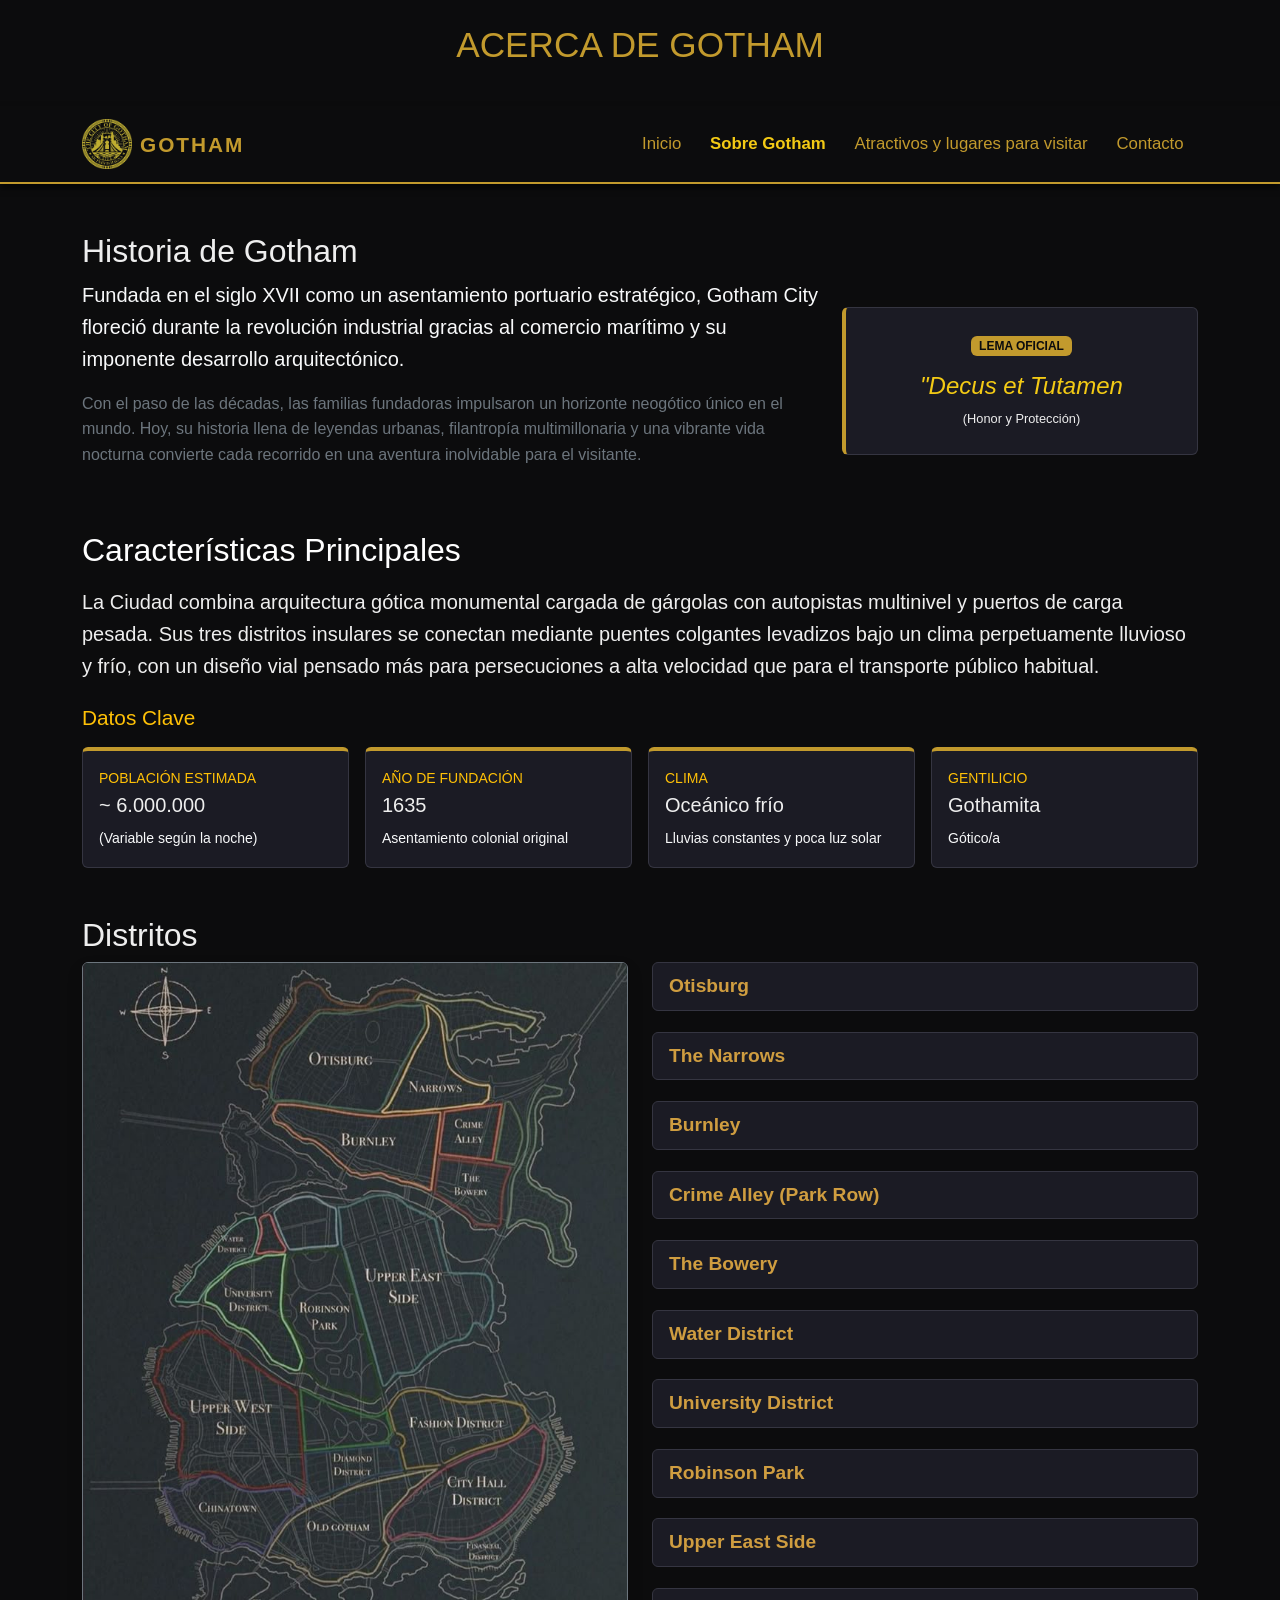
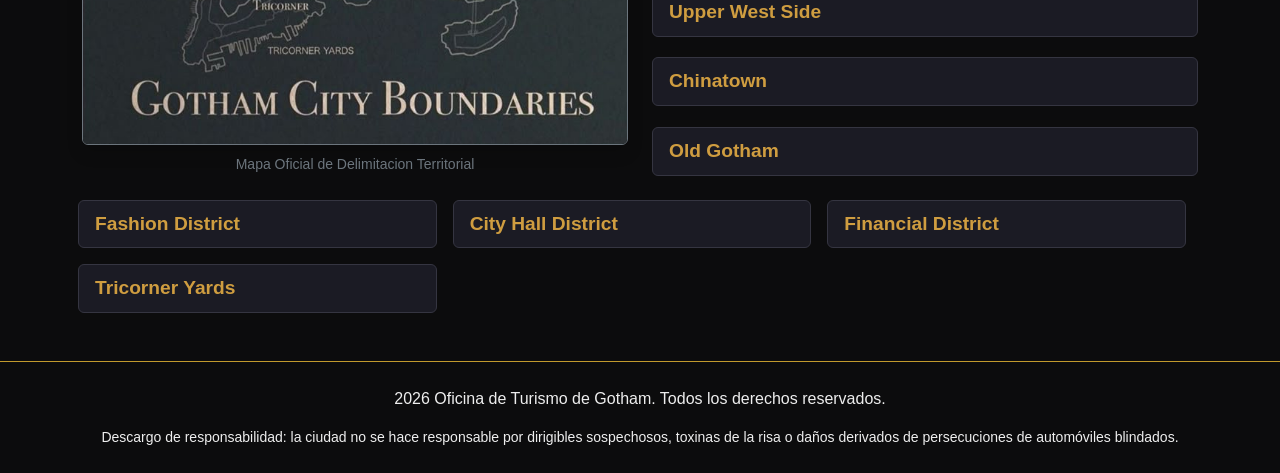
==== commit 92930d23: "feat : ajuste el diseño responsivo y espaciado de tarjetas en sección distritos" ====
--- a/ciudad.html
+++ b/ciudad.html
@@ -147,7 +147,7 @@
         <section id="distritos" class="container my-5">
             <h2>Distritos</h2>
 
-            <div class="row align-items-start">
+            <div class="row mb-4">
 
                 <div class="col-12 col-md-6 mb-3 mb-md-0">
                     <img src="img/lugares/Mapa.jpg" 
@@ -158,7 +158,7 @@
                 </div>
 
                 
-                <div class="col-12 col-md-6">
+                <div class="col-12 col-md-6 d-flex flex-column justify-content-between">
                     
                     <div class="card mb-2">
                         <div class="card-body py-2 px-3">
@@ -191,8 +191,6 @@
                         </div>
                     </div>
             
-
-                    
                     <div class="card mb-2">
                         <div class="card-body py-2 px-3">
                             <details class="distrito-detalles">
@@ -319,7 +317,7 @@
                         </div>
                     </div>
 
-                    <div class="card mb-2">
+                    <div class="card ">
                         <div class="card-body py-2 px-3">
                             <details class="distrito-detalles">
                                 <summary>Old Gotham</summary>
@@ -332,43 +330,31 @@
                             </details>
                         </div>
                     </div>
-
-                    <div class="card mb-2">
-                        <div class="card-body py-2 px-3">
-                            <details class="distrito-detalles">
-                                <summary>Diamond District</summary>
-                                <div class="distrito-contenido">
-                                    <p class="card-text">Centro neurálgico del comercio de gemas, relojería fina y alta joyería. Es uno de los cuadrantes más vigilados del plano urbano mediante sistemas de seguridad privada y monitoreo.</p>
-                                    <small class="text-secondary d-block">
-                                        <strong>Puntos de interés:</strong> Bolsa de Metales Preciosos y Galerías Penthouse.
-                                    </small>
-                                </div>
-                            </details>
-                        </div>
-                    </div>
-
-                    <div class="card mb-2">
-                        <div class="card-body py-2 px-3">
-                            <details class="distrito-detalles">
-                                <summary>Fashion District</summary>
-                                <div class="distrito-contenido">
-                                    <p class="card-text">Área comercial de indumentaria, sastrerías, estudios de diseño textil y pasarelas de moda de renombre continental.</p>
-                                    <small class="text-secondary d-block">
-                                        <strong>Puntos de interés:</strong> Casa de la Alta Costura de Gotham y Plaza de los Desfiles.
-                                    </small>
-                                </div>
-                            </details>
-                        </div>
-                    </div>
-                </div>
 
             </div>
             <div class="row row-cols-1 row-cols-md-2 row-cols-lg-3 g-3 mt-2 align-items-start">
 
+
                 <div class="col">
                     <div class="card">
                         <div class="card-body py-2 px-3">
                             <details class="distrito-detalles">
+                                <summary>Fashion District</summary>
+                                <div class="distrito-contenido">
+                                    <p class="card-text">Área comercial de indumentaria, sastrerías, estudios de diseño textil y pasarelas de moda de renombre continental.</p>
+                                    <small class="text-secondary d-block">
+                                        <strong>Puntos de interés:</strong> Casa de la Alta Costura de Gotham y Plaza de los Desfiles.
+                                    </small>
+                                </div>
+                            </details>
+                        </div>
+                    </div>
+                </div>
+
+                <div class="col">
+                    <div class="card">
+                        <div class="card-body py-2 px-3">
+                            <details class="distrito-detalles">
                                 <summary>City Hall District</summary>
                                 <div class="distrito-contenido">
                                     <p class="card-text">Centro cívico, judicial y gubernamental de la ciudad. Concentra las oficinas de la alcaldía, tribunales federales y la central principal de policía.</p>
@@ -401,7 +387,7 @@
                     <div class="card">
                         <div class="card-body py-2 px-3">
                             <details class="distrito-detalles">
-                                <summary>Tricorner &amp; Tricorner Yards</summary>
+                                <summary>Tricorner Yards</summary>
                                 <div class="distrito-contenido">
                                     <p class="card-text">Península meridional de terminales navales, astilleros y desguace de buques. Gestiona el fondeo y mantenimiento de embarcaciones transoceánicas.</p>
                                     <small class="text-secondary d-block">
@@ -436,5 +422,6 @@
         </div>
     </footer>
    
+    <script src="https://cdn.jsdelivr.net/npm/bootstrap@5.3.8/dist/js/bootstrap.bundle.min.js"></script>
 </body>
 </html>
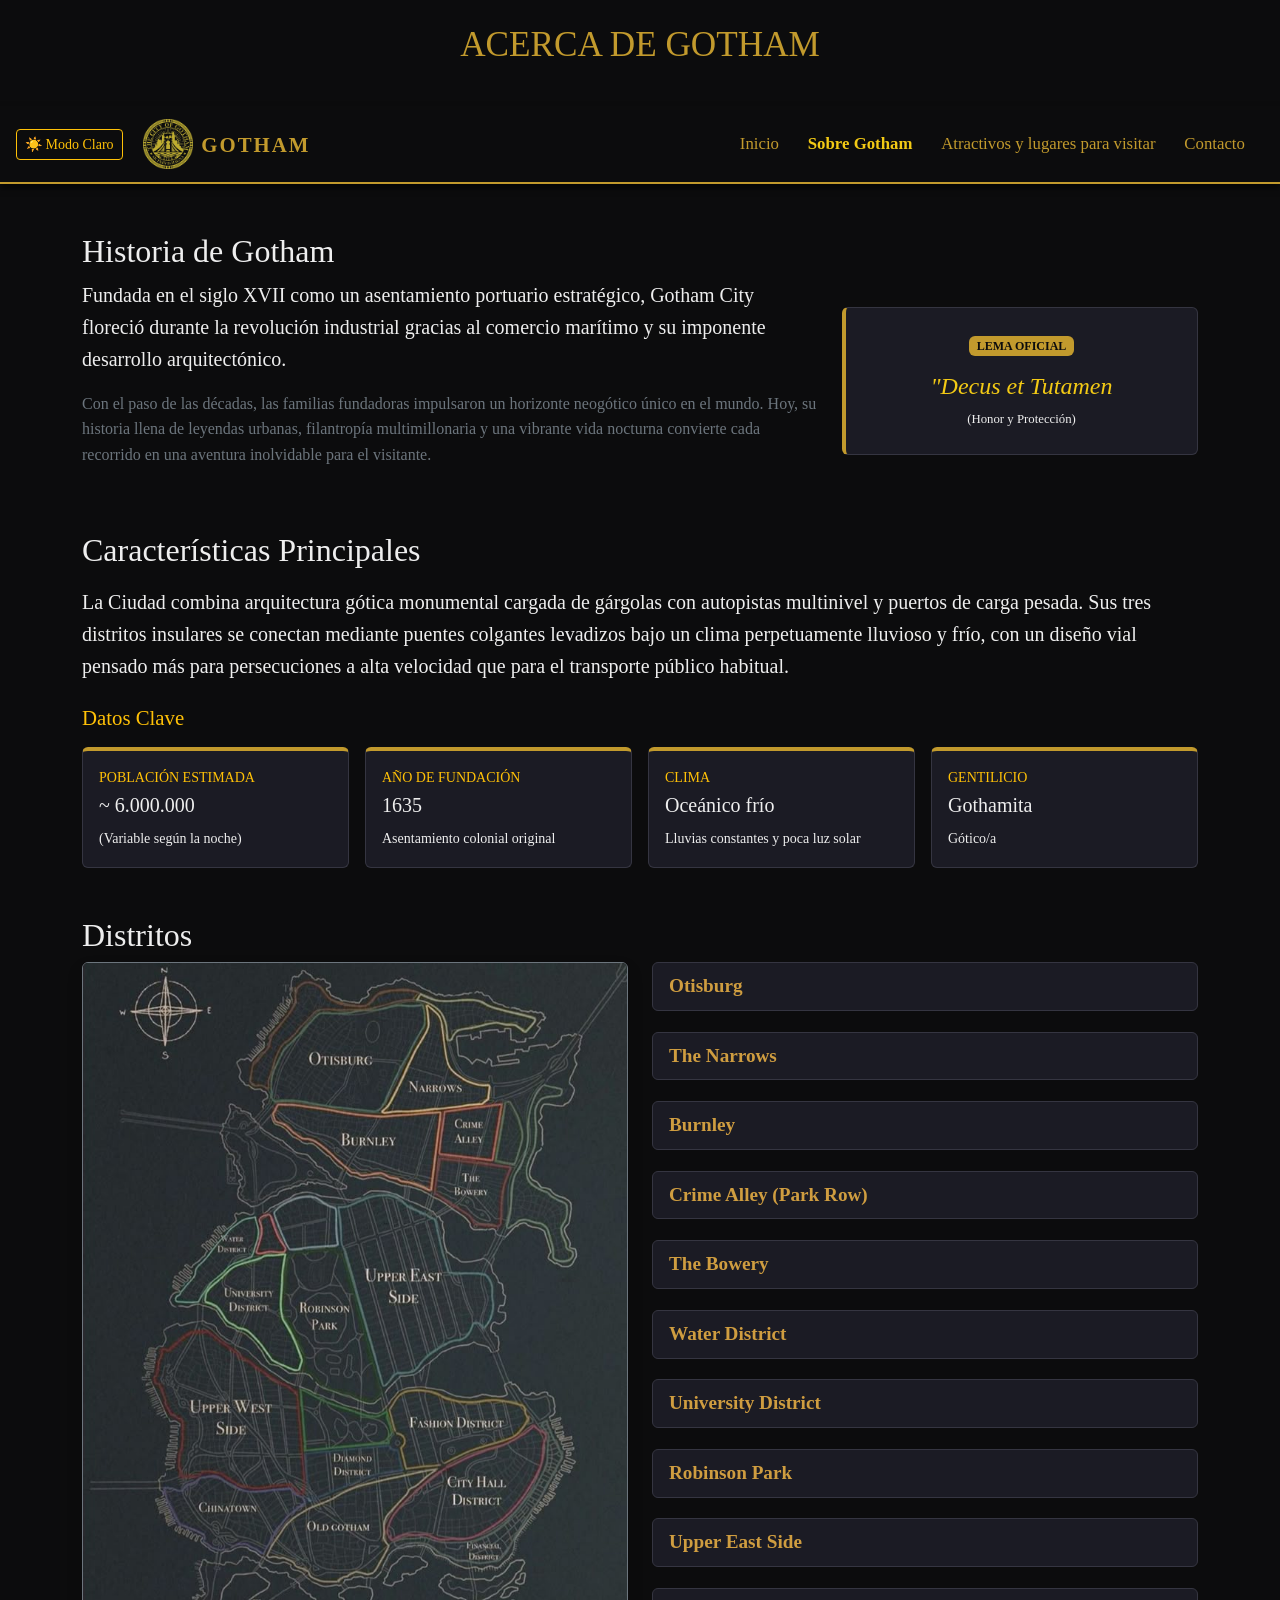
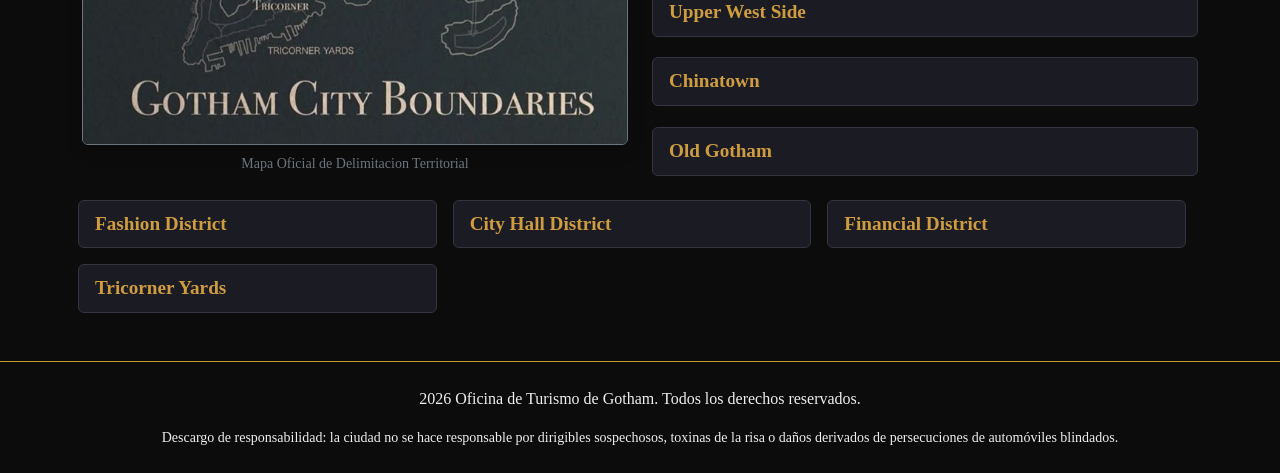
==== commit d7594a0b: "ModoClaro" ====
--- a/ciudad.html
+++ b/ciudad.html
@@ -8,6 +8,11 @@
 
     <link href="https://cdn.jsdelivr.net/npm/bootstrap@5.3.8/dist/css/bootstrap.min.css" rel="stylesheet">
     <link rel="stylesheet" href="CSS/estilos.css">
+    <script>
+        if (localStorage.getItem('tema') === 'claro') {
+        document.documentElement.classList.add('modo-claro');
+        }
+    </script>
 
 </head>
 
@@ -20,6 +25,7 @@
     
     <nav class="navbar navbar-expand-lg  navbar-dark navegacion "
             aria-label="Navegación principal">
+        <button id="btn-tema" class="btn btn-outline-warning btn-sm ms-lg-3" aria-label="Cambiar tema">☀️ Modo Claro</button>
 
         <div class="container">
 
@@ -77,7 +83,7 @@
             <div class="row align-items-center g-4">
                 
                 <div class="col-12 col-md-8">
-                    <p class="lead text-light">Fundada en el siglo XVII como un asentamiento portuario estratégico, Gotham City floreció durante la revolución industrial gracias al comercio marítimo y su imponente desarrollo arquitectónico.</p>
+                    <p class="lead">Fundada en el siglo XVII como un asentamiento portuario estratégico, Gotham City floreció durante la revolución industrial gracias al comercio marítimo y su imponente desarrollo arquitectónico.</p>
                     <p class="text-secondary">Con el paso de las décadas, las familias fundadoras impulsaron un horizonte neogótico único en el mundo. Hoy, su historia llena de leyendas urbanas, filantropía multimillonaria y una vibrante vida nocturna convierte cada recorrido en una aventura inolvidable para el visitante.</p> 
                 </div>
 
@@ -94,7 +100,7 @@
         </section>
 
         <section id="datos-clave" class="container my-5">
-            <h2 class="text-white mb-3">Características Principales</h2>
+            <h2 class="mb-3">Características Principales</h2>
             <p class="lead mb-4">
                 La Ciudad combina arquitectura gótica monumental cargada de gárgolas con autopistas multinivel y puertos de carga pesada. Sus tres distritos insulares se conectan mediante puentes colgantes levadizos bajo un clima perpetuamente lluvioso y frío, con un diseño vial pensado más para persecuciones a alta velocidad que para el transporte público habitual.
             </p>
@@ -108,7 +114,7 @@
                         <div class="card-body">
                             <small class="text-warning text-uppercase d-block mb-1">Población Estimada</small>
                             <h5>~ 6.000.000</h5>
-                            <small class="text-light">(Variable según la noche)</small>
+                            <small>(Variable según la noche)</small>
                         </div>
                     </div>
                 </div>
@@ -118,7 +124,7 @@
                         <div class="card-body">
                             <small class="text-warning text-uppercase d-block mb-1">Año de Fundación</small>
                             <h5>1635</h5>
-                            <small class="text-light">Asentamiento colonial original</small>
+                            <small>Asentamiento colonial original</small>
                         </div>
                     </div>
                 </div> 
@@ -127,7 +133,7 @@
                         <div class="card-body">
                             <small class="text-warning text-uppercase d-block mb-1">Clima</small>
                             <h5>Oceánico frío</h5>
-                            <small class="text-light">Lluvias constantes y poca luz solar</small>
+                            <small>Lluvias constantes y poca luz solar</small>
                         </div>
                     </div>
                 </div> 
@@ -136,7 +142,7 @@
                         <div class="card-body">
                             <small class="text-warning text-uppercase d-block mb-1">Gentilicio</small>
                             <h5>Gothamita</h5>
-                            <small class="text-light">Gótico/a</small>
+                            <small>Gótico/a</small>
                         </div>
                     </div>
                 </div>         
@@ -421,7 +427,8 @@
             </p>
         </div>
     </footer>
-   
+
+    <script src="tema.js"></script>
     <script src="https://cdn.jsdelivr.net/npm/bootstrap@5.3.8/dist/js/bootstrap.bundle.min.js"></script>
 </body>
 </html>
--- a/CSS/estilos.css
+++ b/CSS/estilos.css
@@ -9,27 +9,34 @@
     --color-acento: #c29a2d;
     --color-texto: #eeeeee;
 
-    /*
-       Color de prueba: se había considerado cambiar el color
-       acento (#b2b436) por uno un poquito más brillante (#c29a2d).
-       Se conserva el dorado actual de la paleta.
-    */
+    --bg-tarjeta: #1b1b24;
+    --borde-tarjeta: #353541;
+    --bg-seccion-alt: #14141a;
+    --bg-contacto: #1b1b24;
 
     --color-pru1: #f3ca15;
     --color-pru2: #cf9d40;
     --color-pru3: #966c1d;
 
-    --fuente: "Inter", Arial, sans-serif;
-
-    /*
-       Las imágenes antes tenían un ancho de 40rem y un alto
-       de 22rem. Ahora el ancho se adapta a cada tarjeta para
-       que las imágenes no desborden en pantallas pequeñas.
-    */
-
     --ancho-imagen: 100%;
     --alto-imagen: 14rem;
     --radio-imagen: 10px;
+}
+
+html.modo-claro {
+    --color-primario: #d0d0ff;
+    --color-secundario: #f0f2f5;
+    --color-acento: #966c1d;
+    --color-texto: #1a1a1a;
+
+    --bg-tarjeta: #ffffff;
+    --borde-tarjeta: #cccccc;
+    --bg-seccion-alt: #e4e6eb;
+    --bg-contacto: #ffffff;
+
+    --color-pru1: #b8970b;
+    --color-pru2: #966c1d;
+    --color-pru3: #5c410e;
 }
 
 
@@ -218,10 +225,10 @@
     max-width: 400px;
     min-width: 0;
 
-    background-color: #1b1b24;
-    color: var(--color-texto);
-
-    border: 1px solid #353541;
+    background-color: var(--bg-tarjeta);
+    color: var(--color-texto);
+
+    border: 1px solid var(--borde-tarjeta);
     border-radius: var(--radio-imagen);
     overflow: hidden;
 }
@@ -318,7 +325,7 @@
 }
 
 .buscador-lugares input {
-    background-color: #1b1b24;
+    background-color: var(--bg-tarjeta);
     color: var(--color-texto);
     border: 1px solid var(--color-acento);
     padding: 0.8rem;
@@ -362,7 +369,7 @@
    ========================= */
 
 #direcciones {
-    background-color: #121214;
+    background-color: var(--bg-seccion-alt);
     border-radius: 10px;
     padding: 4.5rem 2.5rem; 
 }
@@ -549,7 +556,7 @@
 #denuncias {
     max-width: 800px;
     margin: 3rem auto;       
-    background-color: #151615;
+    background-color: var(--bg-seccion-alt);
     border: 1px solid #ecad00;  
     border-radius: 30px;
     padding: 4.5rem;
@@ -621,7 +628,7 @@
 
 #wayne {
     margin: 3rem auto;       
-    background-color: #151615;
+    background-color: var(--bg-seccion-alt);
     border: 1px solid #ecad00;  
     border-radius: 15px;
     padding: 4.5rem;
@@ -656,7 +663,7 @@
 
 #directorio {
     margin: 3rem auto;       
-    background-color: #151615;
+    background-color: var(--bg-seccion-alt);
     border: 1px solid #ecad00;  
     border-radius: 15px;
     padding: 4.5rem;
@@ -710,8 +717,8 @@
 /* tarjeta del lema de la ciudad */
 
 .tarjeta-lema{
-    background-color: #1b1b24;
-    border: 1px solid #353541;
+    background-color: var(--bg-tarjeta);
+    border: 1px solid var(--borde-tarjeta);
     border-left: 4px solid var(--color-acento);
 }
 
@@ -738,18 +745,18 @@
 /* Tarjetas de datos clave */
 
 #datos-clave .card{
-    background-color: #1b1b24;
-    color: var(--color-texto);
-    border: 1px solid #353541;
+    background-color: var(--bg-tarjeta);
+    border: 1px solid var(--borde-tarjeta);
+    color: var(--color-texto);
     border-top: 4px solid var(--color-acento);
 }
 
 /* Desplegable dsitritos */
 
 #distritos .card {
-    background-color: #1b1b24;
-    color: var(--color-texto);
-    border: 1px solid #353541;
+    background-color: var(--bg-tarjeta);
+    border: 1px solid var(--borde-tarjeta);
+    color: var(--color-texto);
 }
 
 
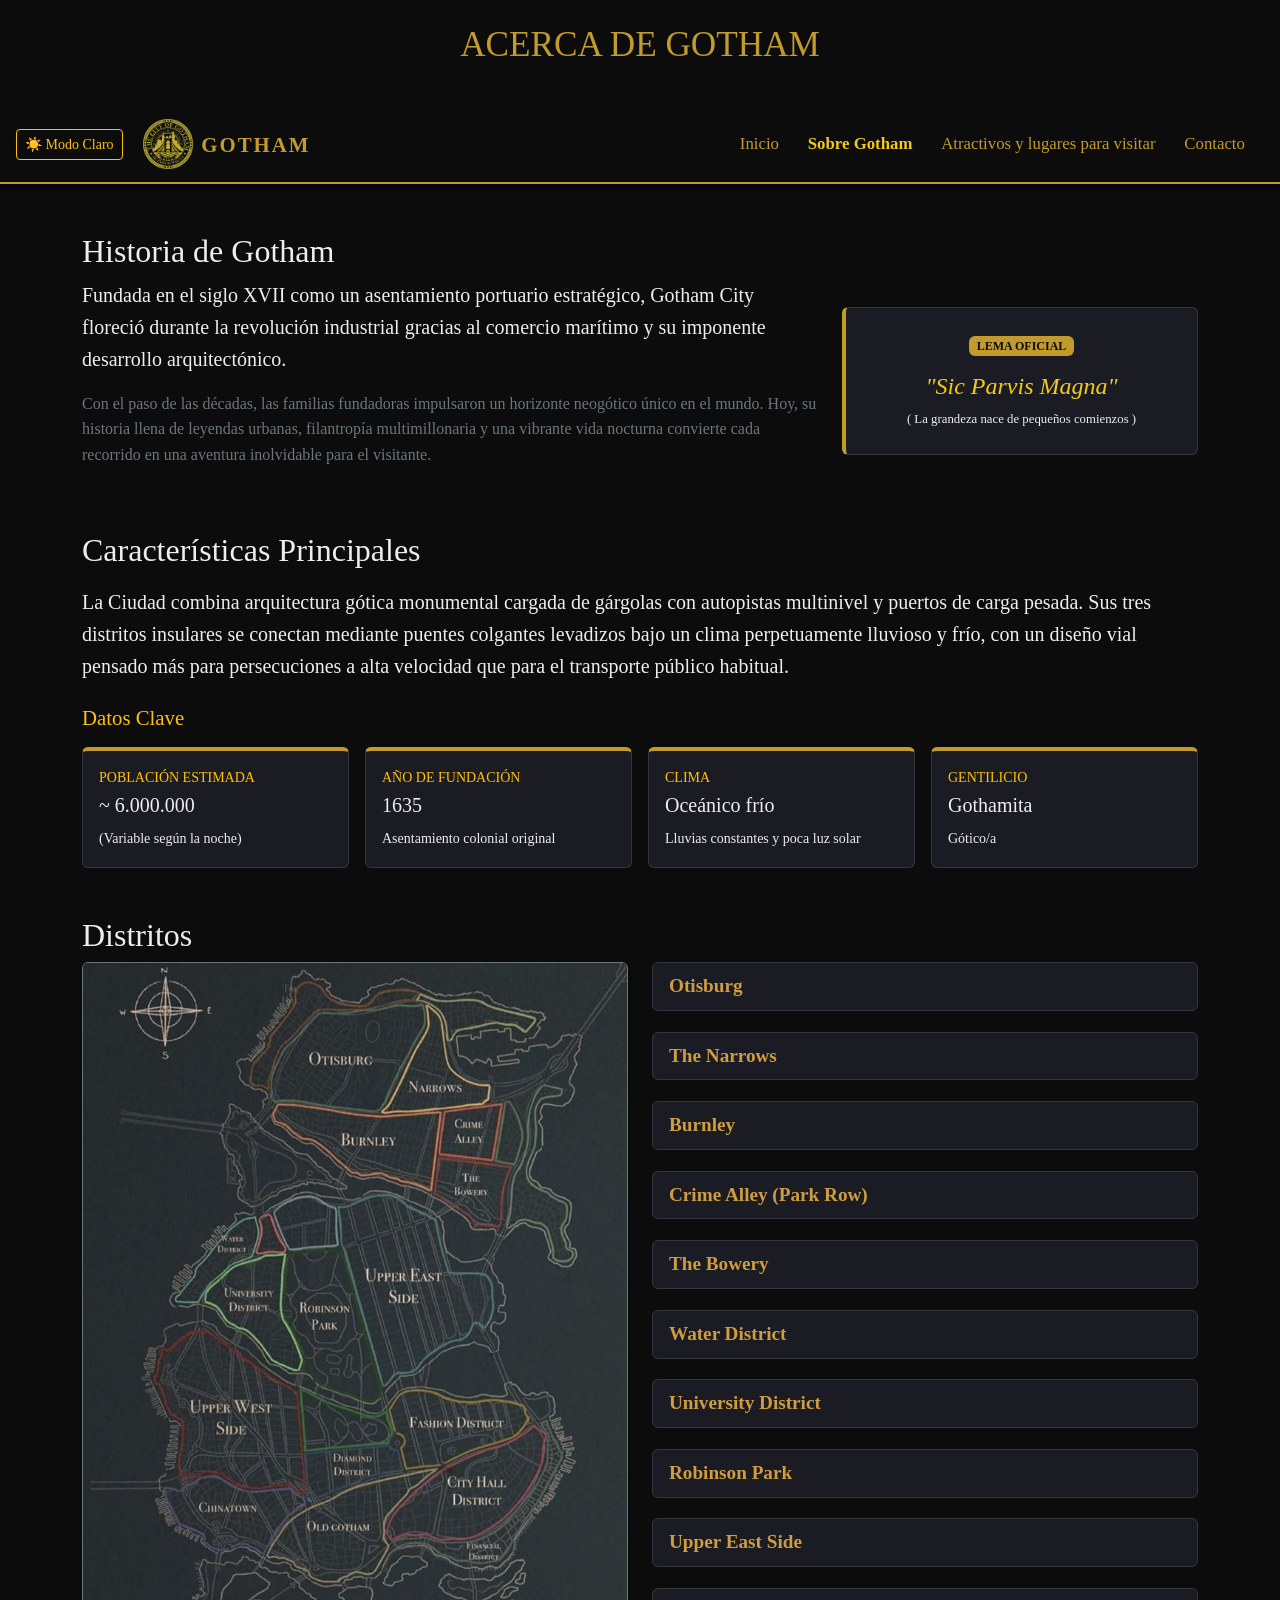
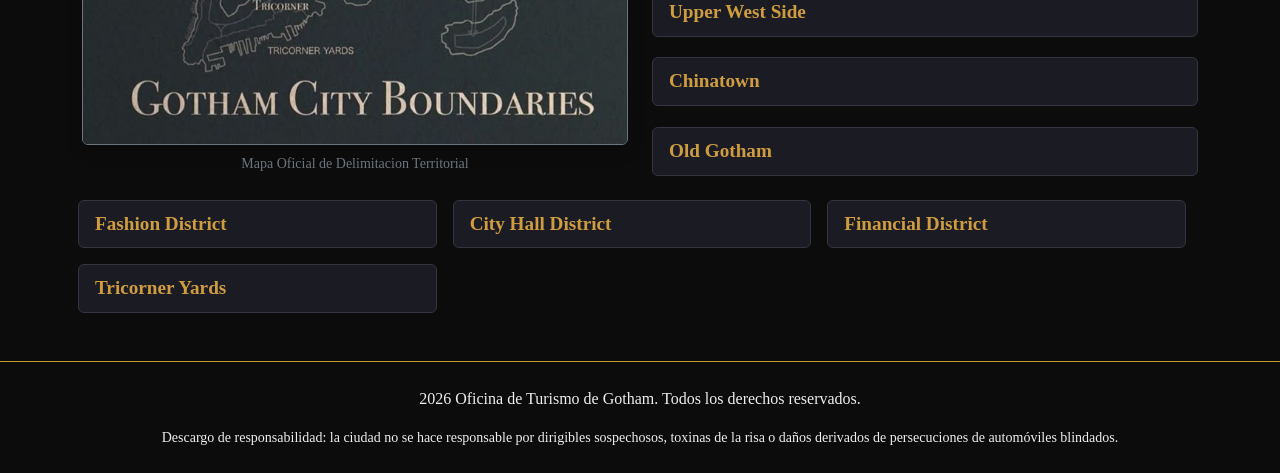
==== commit 7b7d7984: "fix: corrección en el lema de ciudad" ====
--- a/ciudad.html
+++ b/ciudad.html
@@ -91,8 +91,8 @@
                     <div class="card tarjeta-lema">
                         <div class="card-body text-center py-4">
                             <span class="badge">Lema Oficial</span>
-                            <h4>"Decus et Tutamen</h4>
-                            <p>(Honor y Protección)</p>
+                            <h4>"Sic Parvis Magna"</h4>
+                            <p>( La grandeza nace de pequeños comienzos )</p>
                         </div>
                     </div>
                 </div>
@@ -428,7 +428,7 @@
         </div>
     </footer>
 
-    <script src="tema.js"></script>
+    <script src="main.js"></script>
     <script src="https://cdn.jsdelivr.net/npm/bootstrap@5.3.8/dist/js/bootstrap.bundle.min.js"></script>
 </body>
 </html>
